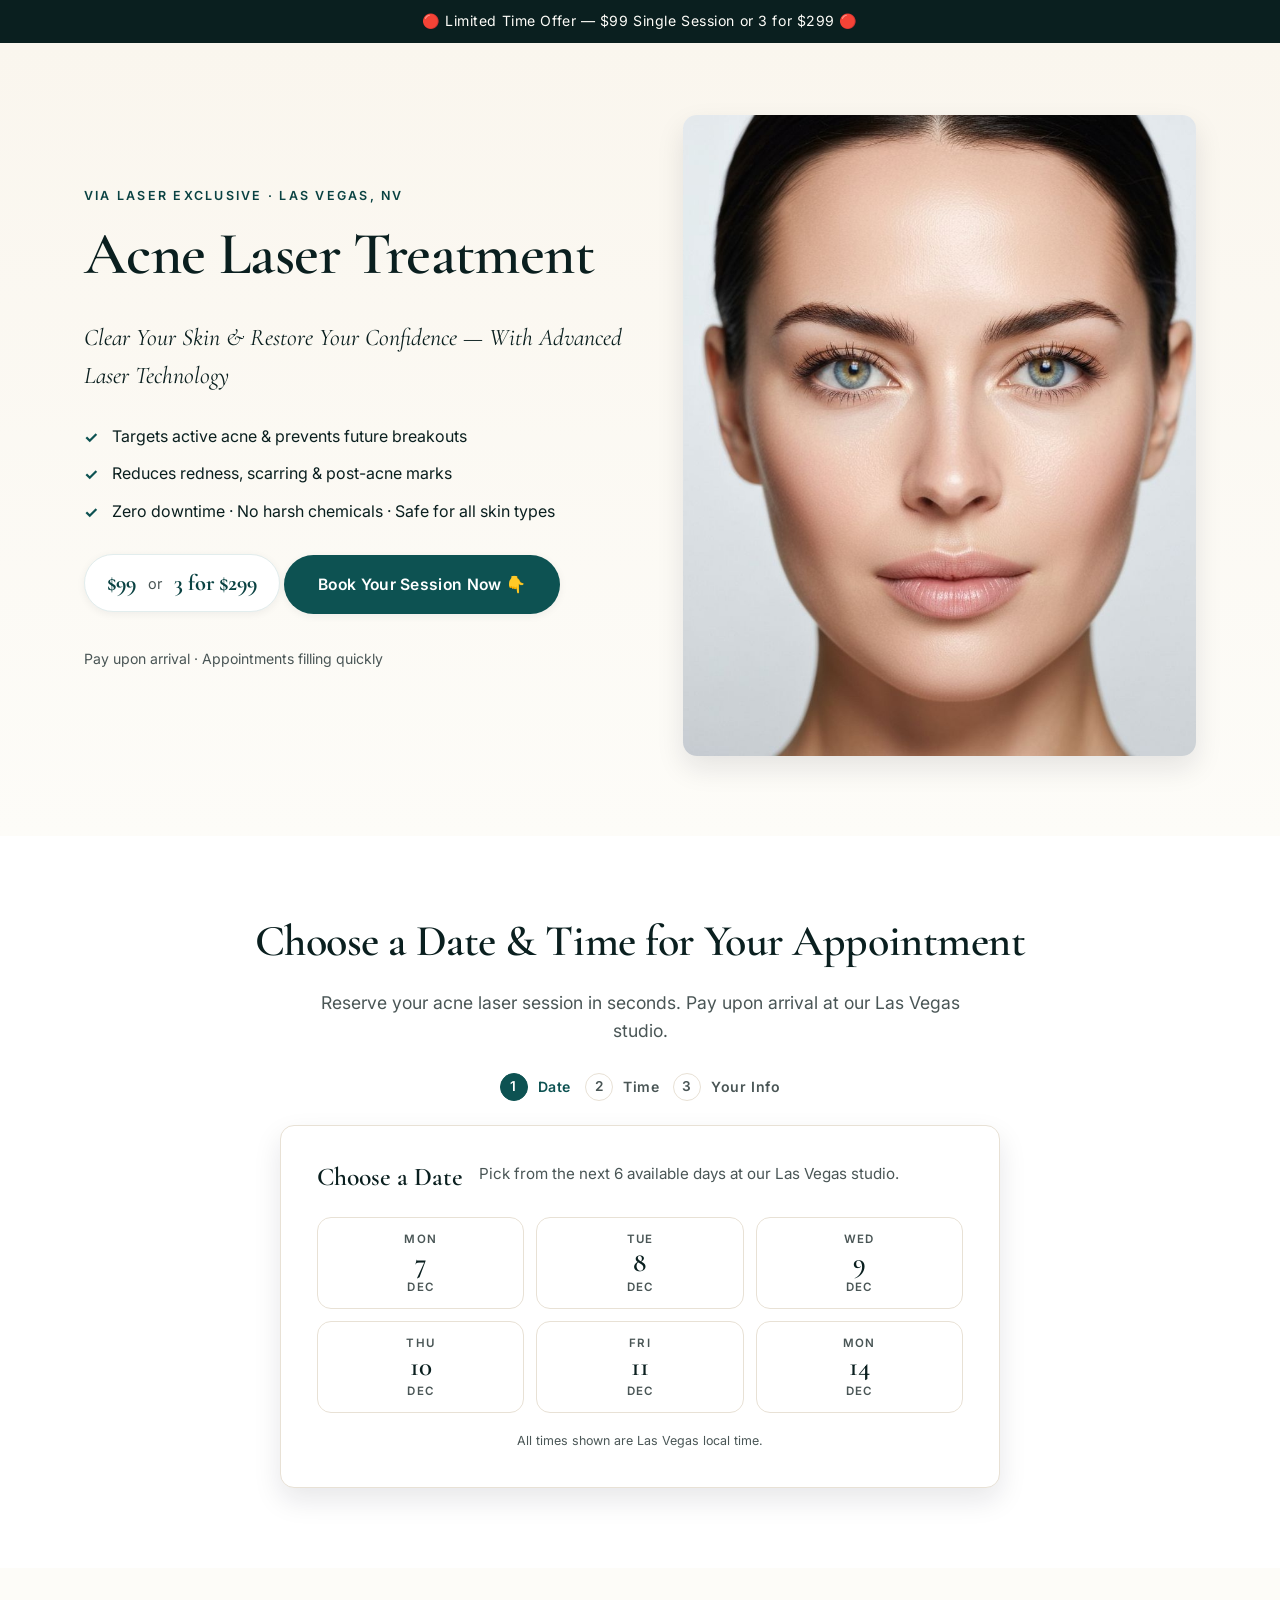
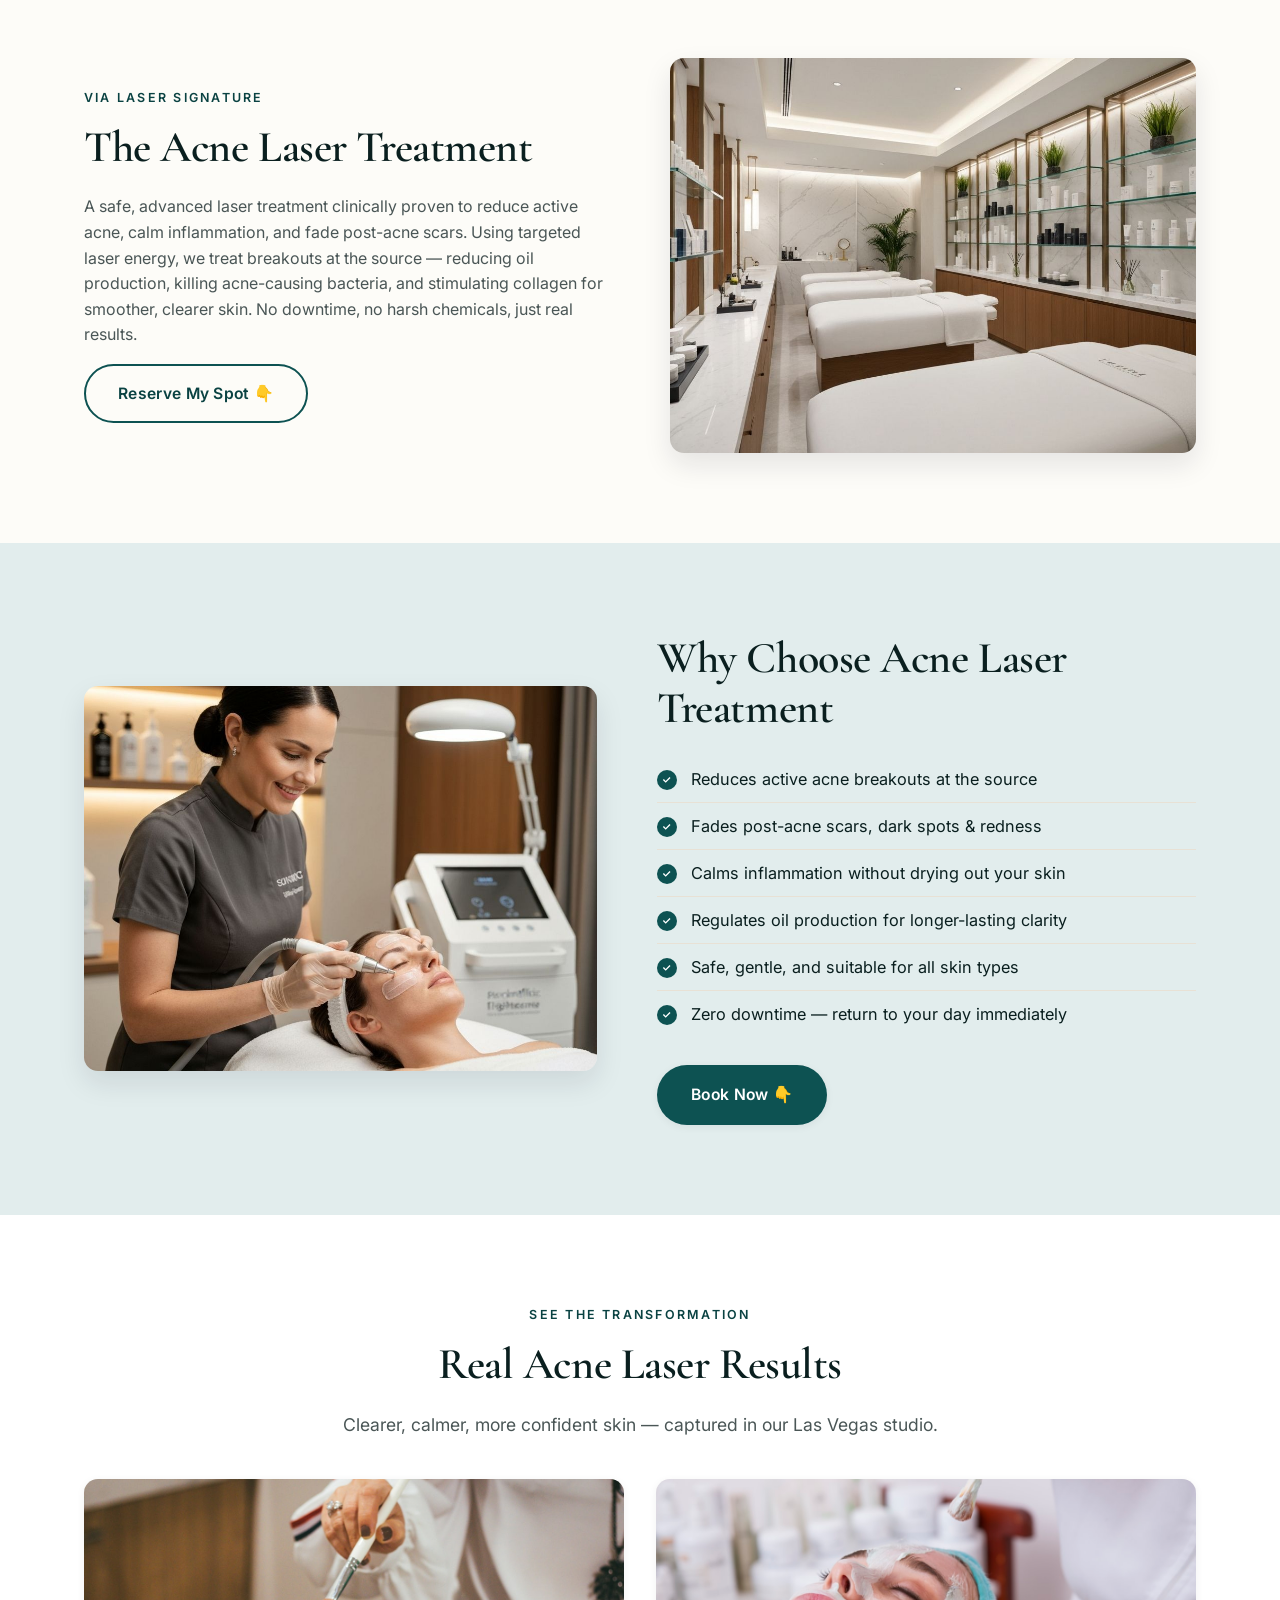
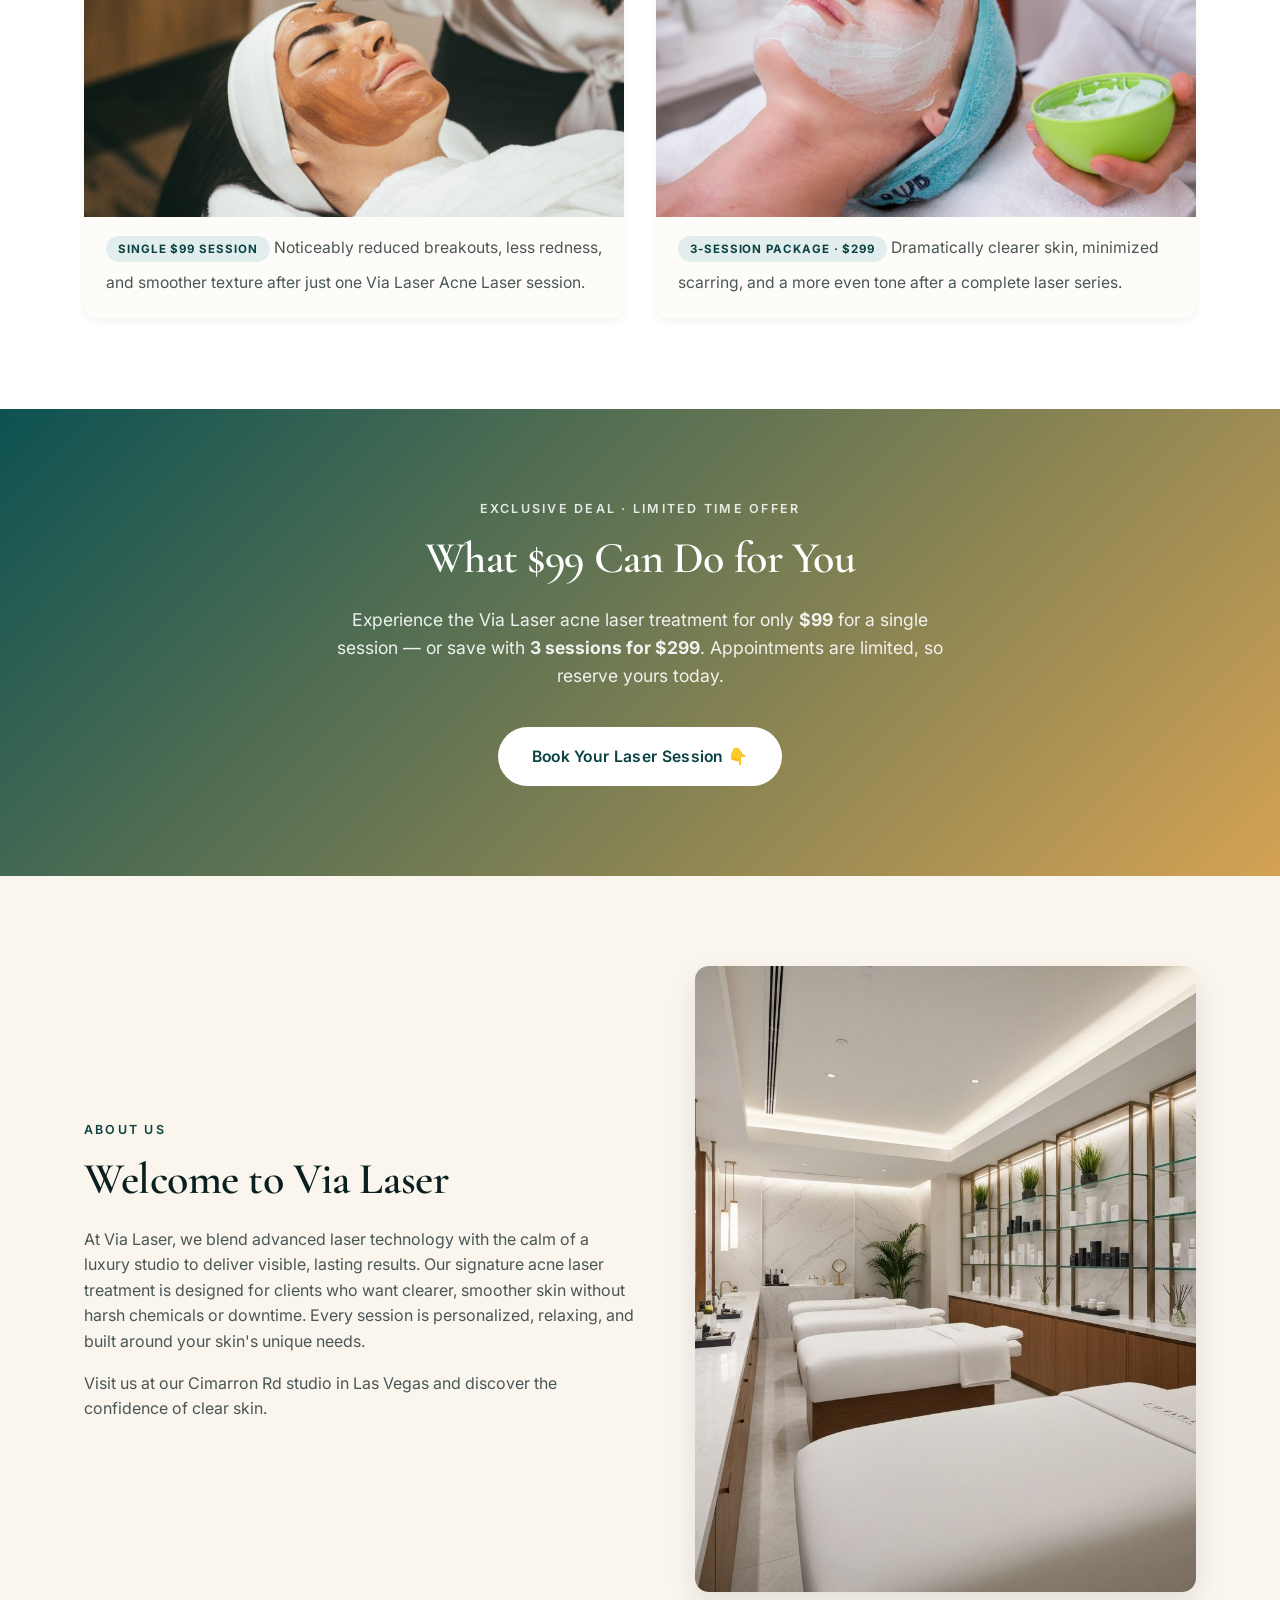
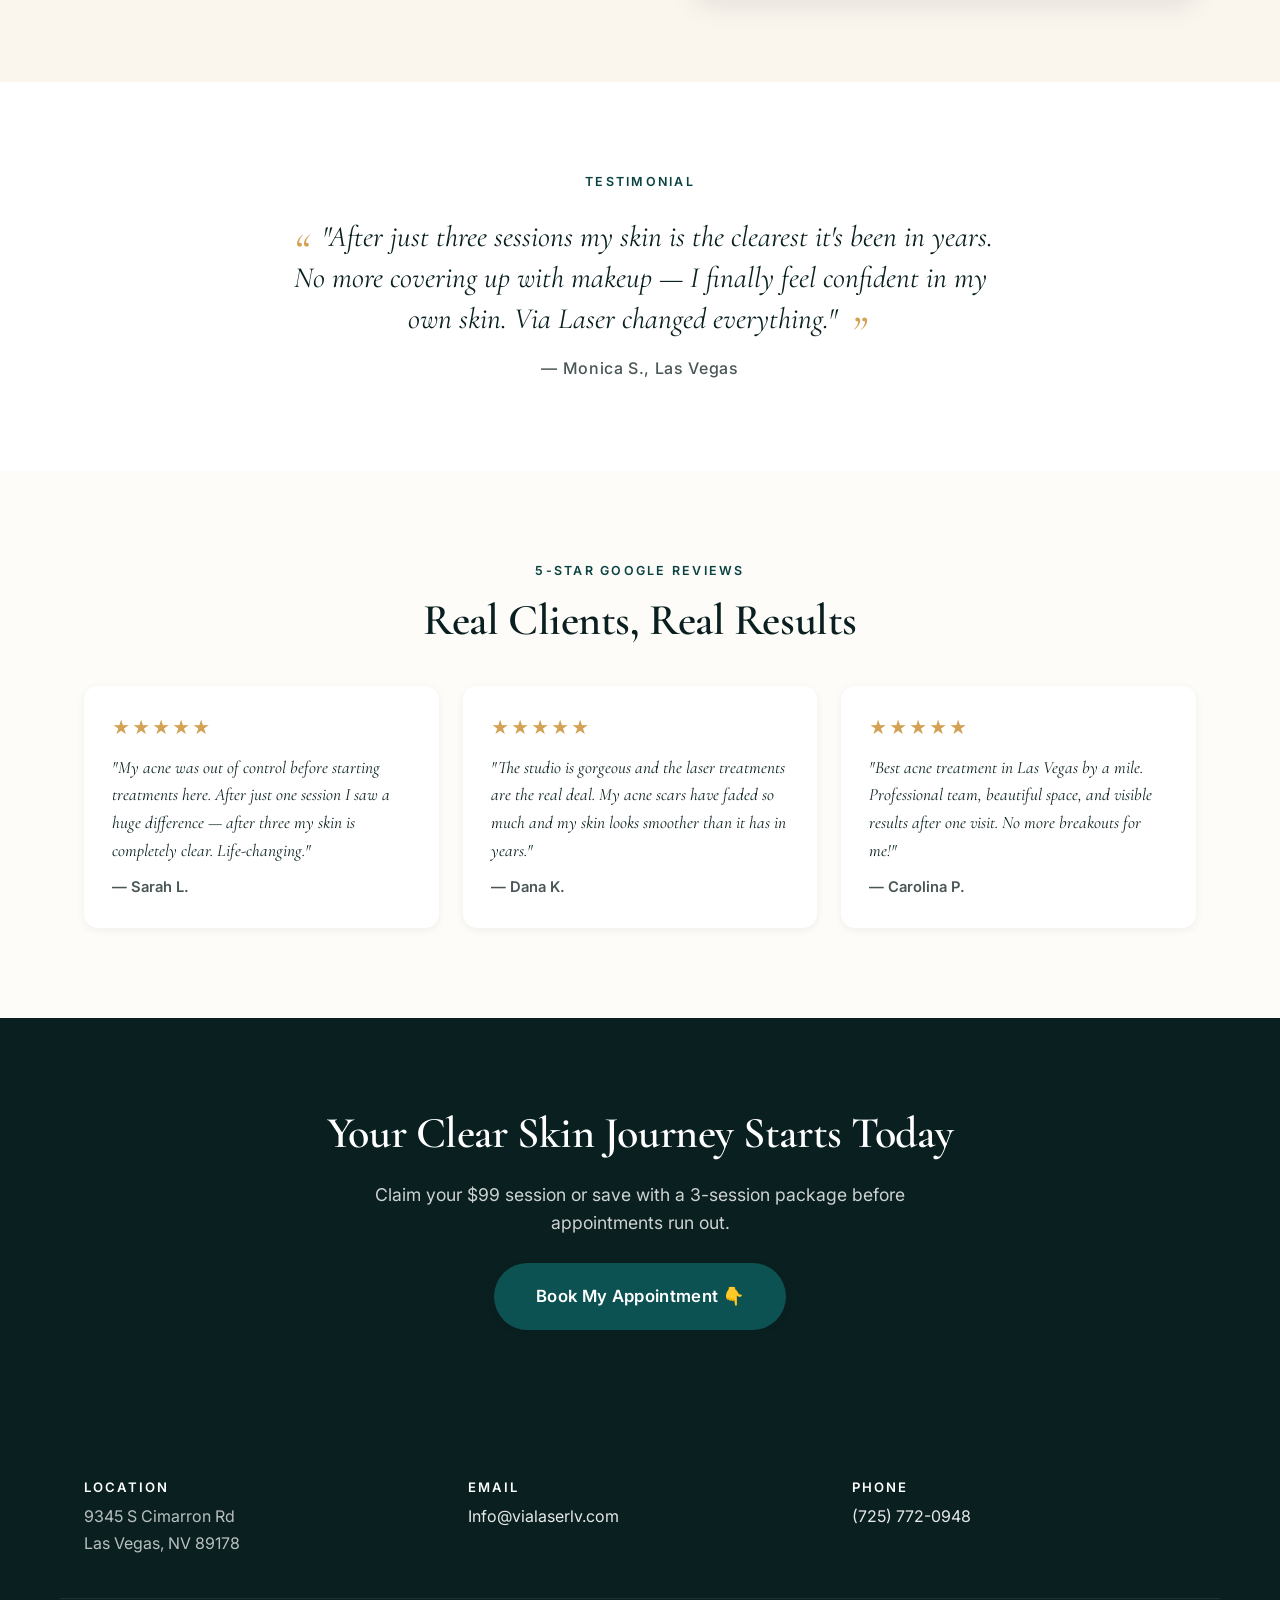
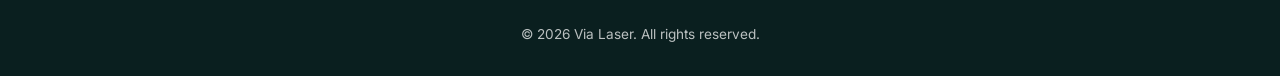
==== index.html @ 224ffccf "Turn off GHL auto-confirm — appointments land as 'pending' instead of 'confirmed'" ====
<!DOCTYPE html>
<html lang="en">
<head>
  <meta charset="UTF-8" />
  <meta name="viewport" content="width=device-width, initial-scale=1.0" />
  <title>Acne Laser Treatment in Las Vegas, NV | Via Laser</title>
  <meta name="description" content="Clear acne and smooth your skin with Via Laser's treatment. $99 single session or 3 sessions for $299. Las Vegas, NV." />
  <link rel="icon" href="images/favicon.svg" type="image/svg+xml" />
  <link rel="preconnect" href="https://fonts.googleapis.com" />
  <link rel="preconnect" href="https://fonts.gstatic.com" crossorigin />
  <link href="https://fonts.googleapis.com/css2?family=Cormorant+Garamond:wght@400;500;600;700&family=Inter:wght@300;400;500;600;700&display=swap" rel="stylesheet" />
  <link rel="stylesheet" href="style.css" />

  <!-- Meta (Facebook) Pixel -->
  <script>
    !function(f,b,e,v,n,t,s)
    {if(f.fbq)return;n=f.fbq=function(){n.callMethod?
    n.callMethod.apply(n,arguments):n.queue.push(arguments)};
    if(!f._fbq)f._fbq=n;n.push=n;n.loaded=!0;n.version='2.0';
    n.queue=[];t=b.createElement(e);t.async=!0;
    t.src=v;s=b.getElementsByTagName(e)[0];
    s.parentNode.insertBefore(t,s)}(window, document,'script',
    'https://connect.facebook.net/en_US/fbevents.js');
    fbq('init', '1178133073434960');
    fbq('track', 'PageView');
  </script>
  <noscript><img height="1" width="1" style="display:none" src="https://www.facebook.com/tr?id=1178133073434960&ev=PageView&noscript=1"/></noscript>

  <!-- GoHighLevel form embed script -->
  <script src="https://link.msgsndr.com/js/form_embed.js"></script>
</head>
<body>

  <!-- Top announcement bar -->
  <div class="top-bar">
    <span>🔴 Limited Time Offer — $99 Single Session or 3 for $299 🔴</span>
  </div>

  <!-- HERO -->
  <header class="hero">
    <div class="container hero-grid">
      <div class="hero-copy">
        <p class="eyebrow">Via Laser Exclusive · Las Vegas, NV</p>
        <h1>Acne Laser Treatment</h1>
        <p class="hero-sub">Clear Your Skin & Restore Your Confidence — With Advanced Laser Technology</p>
        <ul class="hero-bullets">
          <li>Targets active acne & prevents future breakouts</li>
          <li>Reduces redness, scarring & post-acne marks</li>
          <li>Zero downtime · No harsh chemicals · Safe for all skin types</li>
        </ul>
        <div class="price-pill">
          <span class="price-amount">$99</span>
          <span class="price-divider">or</span>
          <span class="price-amount">3 for $299</span>
        </div>
        <a href="#book" class="btn btn-primary">Book Your Session Now 👇</a>
        <p class="hero-foot">Pay upon arrival · Appointments filling quickly</p>
      </div>
      <div class="hero-image">
        <img src="images/promo-hero.jpg" alt="Acne laser treatment at Via Laser" />
      </div>
    </div>
  </header>

  <!-- BOOKING ANCHOR -->
  <section id="book" class="booking">
    <div class="container">
      <h2 class="center">Choose a Date & Time for Your Appointment</h2>
      <p class="section-lead center">Reserve your acne laser session in seconds. Pay upon arrival at our Las Vegas studio.</p>

      <!-- Step indicator -->
      <ol class="step-indicator" aria-label="Booking steps">
        <li class="step active" data-step="1"><span>1</span> Date</li>
        <li class="step" data-step="2"><span>2</span> Time</li>
        <li class="step" data-step="3"><span>3</span> Your Info</li>
      </ol>

      <div class="booking-card">

        <!-- STEP 1: Date -->
        <div class="step-panel active" data-panel="1">
          <div class="panel-head">
            <h3 class="panel-title">Choose a Date</h3>
            <p class="panel-sub">Pick from the next 6 available days at our Las Vegas studio.</p>
          </div>
          <div class="day-row" id="dayRow" role="grid"></div>
          <p class="cal-hint">All times shown are Las Vegas local time.</p>
        </div>

        <!-- STEP 2: Time -->
        <div class="step-panel" data-panel="2">
          <div class="panel-head">
            <button type="button" class="back-btn" data-back="1">‹ Back</button>
            <div>
              <h3 class="panel-title">Choose a Time</h3>
              <p class="panel-sub" id="selectedDateLabel">Pick a date first</p>
            </div>
          </div>
          <div class="time-slots" id="timeSlots">
            <div class="slot-grid"></div>
          </div>
        </div>

        <!-- STEP 3: Form -->
        <div class="step-panel" data-panel="3">
          <div class="panel-head">
            <button type="button" class="back-btn" data-back="2">‹ Back</button>
            <div>
              <h3 class="panel-title">Your Details</h3>
              <p class="panel-sub">We'll send a confirmation by text and email.</p>
            </div>
          </div>

          <form class="contact-form" id="contactForm">
            <div class="summary">
              <p class="summary-line"><strong>Appointment:</strong> <span id="summaryDateTime"></span></p>
              <p class="summary-line"><strong>Service:</strong> Acne Laser Treatment</p>
            </div>

            <label>
              Full Name
              <input type="text" name="name" id="fName" required placeholder="Jane Doe" autocomplete="name" />
            </label>
            <label>
              Phone
<input type="tel" name="phone" id="fPhone" required placeholder="(725) 772-0948" autocomplete="tel" />
            </label>
            <label>
              Email
              <input type="email" name="email" id="fEmail" required placeholder="you@email.com" autocomplete="email" />
            </label>

            <button type="submit" class="btn btn-primary btn-lg" id="confirmBtn">Confirm My Appointment</button>
            <p class="form-foot">Pay upon arrival · You'll receive a confirmation by text & email</p>
          </form>

          <div class="booking-error" id="bookingError" hidden>
            <p>We couldn't complete your booking just now. Please call <a href="tel:+17257720948">(725) 772-0948</a> or try again.</p>
            <p class="err-detail" style="font-size:0.78rem; opacity:0.7; margin-top:6px;"></p>
          </div>
        </div>

        <!-- STEP 4: Success -->
        <div class="step-panel" data-panel="4">
          <div class="booking-success">
            <div class="success-icon">✓</div>
            <h3>Appointment Confirmed!</h3>
            <p id="successText">Thank you. We'll see you soon at our Las Vegas studio.</p>
          </div>
        </div>

      </div>
    </div>
  </section>

  <!-- SERVICE INTRO -->
  <section class="service">
    <div class="container service-grid">
      <div>
        <p class="eyebrow">Via Laser Signature</p>
        <h2>The Acne Laser Treatment</h2>
        <p>A safe, advanced laser treatment clinically proven to reduce active acne, calm inflammation, and fade post-acne scars. Using targeted laser energy, we treat breakouts at the source — reducing oil production, killing acne-causing bacteria, and stimulating collagen for smoother, clearer skin. No downtime, no harsh chemicals, just real results.</p>
        <a href="#book" class="btn btn-outline">Reserve My Spot 👇</a>
      </div>
      <div class="service-image">
        <img src="images/spa-interior.jpg" alt="Via Laser treatment room in Las Vegas, Nevada" />
      </div>
    </div>
  </section>

  <!-- BENEFITS -->
  <section class="benefits">
    <div class="container benefits-grid">
      <div class="benefits-image">
        <img src="images/benefits-treatment.jpg" alt="Acne laser treatment in progress" />
      </div>
      <div>
        <h2>Why Choose Acne Laser Treatment</h2>
        <ul class="check-list">
          <li>Reduces active acne breakouts at the source</li>
          <li>Fades post-acne scars, dark spots & redness</li>
          <li>Calms inflammation without drying out your skin</li>
          <li>Regulates oil production for longer-lasting clarity</li>
          <li>Safe, gentle, and suitable for all skin types</li>
          <li>Zero downtime — return to your day immediately</li>
        </ul>
        <a href="#book" class="btn btn-primary">Book Now 👇</a>
      </div>
    </div>
  </section>

  <!-- RESULTS -->
  <section class="results">
    <div class="container">
      <p class="eyebrow center">See the Transformation</p>
      <h2 class="center">Real Acne Laser Results</h2>
      <p class="section-lead center">Clearer, calmer, more confident skin — captured in our Las Vegas studio.</p>
      <div class="results-grid">
        <figure class="result-card">
          <img src="images/transformation-1.jpg" alt="Clear, smooth skin after acne laser treatment" />
          <figcaption>
            <span class="result-tag">Single $99 Session</span>
            Noticeably reduced breakouts, less redness, and smoother texture after just one Via Laser Acne Laser session.
          </figcaption>
        </figure>
        <figure class="result-card">
          <img src="images/transformation-2.jpg" alt="Clear complexion after a full acne laser series" />
          <figcaption>
            <span class="result-tag">3-Session Package · $299</span>
            Dramatically clearer skin, minimized scarring, and a more even tone after a complete laser series.
          </figcaption>
        </figure>
      </div>
    </div>
  </section>

  <!-- PRICING CTA -->
  <section class="price-cta">
    <div class="container center">
      <p class="eyebrow light">Exclusive Deal · Limited Time Offer</p>
      <h2>What $99 Can Do for You</h2>
      <p class="section-lead light">Experience the Via Laser acne laser treatment for only <strong>$99</strong> for a single session — or save with <strong>3 sessions for $299</strong>. Appointments are limited, so reserve yours today.</p>
      <a href="#book" class="btn btn-light">Book Your Laser Session 👇</a>
    </div>
  </section>

  <!-- ABOUT -->
  <section class="about">
    <div class="container about-grid">
      <div>
        <p class="eyebrow">About Us</p>
        <h2>Welcome to Via Laser</h2>
        <p>At Via Laser, we blend advanced laser technology with the calm of a luxury studio to deliver visible, lasting results. Our signature acne laser treatment is designed for clients who want clearer, smoother skin without harsh chemicals or downtime. Every session is personalized, relaxing, and built around your skin's unique needs.</p>
        <p>Visit us at our Cimarron Rd studio in Las Vegas and discover the confidence of clear skin.</p>
      </div>
      <div class="about-image">
        <img src="images/spa-interior.jpg" alt="Via Laser treatment studio in Las Vegas" />
      </div>
    </div>
  </section>

  <!-- TESTIMONIAL -->
  <section class="testimonial">
    <div class="container center">
      <p class="eyebrow">Testimonial</p>
      <blockquote>
        "After just three sessions my skin is the clearest it's been in years. No more covering up with makeup — I finally feel confident in my own skin. Via Laser changed everything."
      </blockquote>
      <cite>— Monica S., Las Vegas</cite>
    </div>
  </section>

  <!-- REVIEWS -->
  <section class="reviews">
    <div class="container">
      <p class="eyebrow center">5-Star Google Reviews</p>
      <h2 class="center">Real Clients, Real Results</h2>
      <div class="reviews-grid">
        <article class="review-card">
          <div class="stars">★★★★★</div>
          <p>"My acne was out of control before starting treatments here. After just one session I saw a huge difference — after three my skin is completely clear. Life-changing."</p>
          <span class="reviewer">— Sarah L.</span>
        </article>
        <article class="review-card">
          <div class="stars">★★★★★</div>
          <p>"The studio is gorgeous and the laser treatments are the real deal. My acne scars have faded so much and my skin looks smoother than it has in years."</p>
          <span class="reviewer">— Dana K.</span>
        </article>
        <article class="review-card">
          <div class="stars">★★★★★</div>
          <p>"Best acne treatment in Las Vegas by a mile. Professional team, beautiful space, and visible results after one visit. No more breakouts for me!"</p>
          <span class="reviewer">— Carolina P.</span>
        </article>
      </div>
    </div>
  </section>

  <!-- FINAL CTA -->
  <section class="final-cta">
    <div class="container center">
      <h2>Your Clear Skin Journey Starts Today</h2>
      <p class="section-lead">Claim your $99 session or save with a 3-session package before appointments run out.</p>
      <a href="#book" class="btn btn-primary btn-lg">Book My Appointment 👇</a>
    </div>
  </section>

  <!-- FOOTER -->
  <footer class="footer">
    <div class="container footer-grid">
      <div>
        <h3>Location</h3>
        <p>9345 S Cimarron Rd<br />Las Vegas, NV 89178</p>
      </div>
      <div>
        <h3>Email</h3>
        <p><a href="mailto:Info@vialaserlv.com">Info@vialaserlv.com</a></p>
      </div>
      <div>
        <h3>Phone</h3>
        <p><a href="tel:+17257720948">(725) 772-0948</a></p>
      </div>
    </div>
    <div class="container copyright">
      <p>&copy; <span id="year"></span> Via Laser. All rights reserved.</p>
    </div>
  </footer>

  <script>
    document.getElementById('year').textContent = new Date().getFullYear();

    // Track Lead when any "Book" CTA is clicked (top-of-funnel signal)
    document.querySelectorAll('a[href="#book"]').forEach(function (a) {
      a.addEventListener('click', function () { if (window.fbq) fbq('track', 'InitiateCheckout'); });
    });
  </script>

  <!--
    SECURITY NOTE: API key below is exposed to anyone viewing source.
    For production, proxy these calls through a server (Cloudflare Worker / Vercel function)
    so the PIT stays private. Anyone with this token can act on your GHL location.
  -->
  <script>
    const GHL = {
      locationId: 'Vyf83R6wePOPyk0gF6Hq',
      calendarId: 'DxykVN6WeeXjpb3pZG8C',
      userId:     '2tQreqXcDpaAiSBqlK7T',
      apiKey:     'pit-4c4be7ba-5e34-4213-9dcb-135d6df302c4',
      apiBase:    'https://services.leadconnectorhq.com',
      version:    '2021-07-28',
    };

    /* ---------------- Calendar ---------------- */
    const WEEKDAYS_SHORT = ['Sun','Mon','Tue','Wed','Thu','Fri','Sat'];
    const MONTHS_SHORT = ['Jan','Feb','Mar','Apr','May','Jun','Jul','Aug','Sep','Oct','Nov','Dec'];
    const SLOT_DURATION_MIN = 60;          // 1-hour appointments
    const CLOSED_WEEKDAYS = [0, 6];        // 0 = Sunday, 6 = Saturday — closed weekends
    const TIMEZONE = 'America/Los_Angeles';   // Las Vegas, NV
    const SLOT_GROUPS = [
      { label: 'Morning',   hours: [9, 10, 11] },
      { label: 'Afternoon', hours: [12, 13, 14, 15, 16, 17] },
    ];
    const DAYS_TO_SHOW = 6;    // 2 rows × 3 per row

    let windowStart = null;                // first available date in current view
    let selectedDate = null;               // Date object
    let selectedTime = null;               // string e.g. "10:00 AM"

    const today = new Date();
    today.setHours(0,0,0,0);

    const dayRow      = document.getElementById('dayRow');
    const dateLabel   = document.getElementById('selectedDateLabel');
    const slotsPanel  = document.getElementById('timeSlots');
    const slotGrid    = slotsPanel ? slotsPanel.querySelector('.slot-grid') : null;
    const contactForm = document.getElementById('contactForm');
    const summaryDT   = document.getElementById('summaryDateTime');
    const errorBox    = document.getElementById('bookingError');
    const successText = document.getElementById('successText');
    const confirmBtn  = document.getElementById('confirmBtn');
    const panels      = document.querySelectorAll('.step-panel');

    function showPanel(n) {
      panels.forEach(p => p.classList.toggle('active', parseInt(p.dataset.panel,10) === n));
      setStep(n);
      const card = document.querySelector('.booking-card');
      if (card) card.scrollIntoView({ behavior: 'smooth', block: 'nearest' });
    }
    document.querySelectorAll('.back-btn').forEach(b => {
      b.addEventListener('click', () => showPanel(parseInt(b.dataset.back, 10)));
    });

    function nextOpenDate(from) {
      const d = new Date(from);
      while (CLOSED_WEEKDAYS.includes(d.getDay())) d.setDate(d.getDate() + 1);
      return d;
    }

    function buildDayWindow(start) {
      const days = [];
      const d = new Date(start);
      while (days.length < DAYS_TO_SHOW) {
        if (!CLOSED_WEEKDAYS.includes(d.getDay())) days.push(new Date(d));
        d.setDate(d.getDate() + 1);
      }
      return days;
    }

    windowStart = nextOpenDate(today);

    function renderCalendar() {
      const days = buildDayWindow(windowStart);
      dayRow.innerHTML = '';
      days.forEach(dateObj => {
        const cell = document.createElement('button');
        cell.type = 'button';
        cell.className = 'day-pill';
        const isToday = dateObj.getTime() === today.getTime();
        const isSelected = selectedDate && dateObj.getTime() === selectedDate.getTime();
        if (isToday) cell.classList.add('today');
        if (isSelected) cell.classList.add('selected');
        cell.innerHTML = `
          <span class="dp-dow">${WEEKDAYS_SHORT[dateObj.getDay()]}</span>
          <span class="dp-num">${dateObj.getDate()}</span>
          <span class="dp-mon">${MONTHS_SHORT[dateObj.getMonth()]}</span>
        `;
        cell.addEventListener('click', () => selectDate(dateObj));
        dayRow.appendChild(cell);
      });

    }

    function fmtSlotTime(iso) {
      return new Date(iso).toLocaleTimeString('en-US', {
        hour: 'numeric', minute: '2-digit', hour12: true, timeZone: TIMEZONE
      });
    }

    // Build an ISO string for `hour:00` on the selected date in the given timezone.
    function isoInTz(date, hour, tz) {
      const guess = new Date(Date.UTC(
        date.getFullYear(), date.getMonth(), date.getDate(), hour, 0, 0
      ));
      const dtf = new Intl.DateTimeFormat('en-US', {
        timeZone: tz, hour12: false,
        year: 'numeric', month: '2-digit', day: '2-digit',
        hour: '2-digit', minute: '2-digit', second: '2-digit'
      });
      const parts = dtf.formatToParts(guess).reduce((a, p) => {
        if (p.type !== 'literal') a[p.type] = p.value; return a;
      }, {});
      // Some locales return hour=24 for midnight; normalize.
      let h = parseInt(parts.hour, 10);
      if (h === 24) h = 0;
      const asUTC = Date.UTC(parts.year, parts.month - 1, parts.day, h, parts.minute, parts.second);
      const offsetMs = asUTC - guess.getTime();
      return new Date(guess.getTime() - offsetMs).toISOString();
    }

    function renderTimeSlots() {
      if (!selectedDate || !slotGrid) return;

      const isToday = selectedDate.getTime() === today.getTime();
      const cutoff  = Date.now() + 60 * 60 * 1000;  // 1h lead time

      slotGrid.innerHTML = '';
      let visible = 0;

      SLOT_GROUPS.forEach(group => {
        const items = group.hours
          .map(h => ({ hour: h, iso: isoInTz(selectedDate, h, TIMEZONE) }))
          .filter(it => !isToday || new Date(it.iso).getTime() > cutoff);
        if (!items.length) return;

        const heading = document.createElement('p');
        heading.className = 'slot-group-label';
        heading.textContent = group.label;
        slotGrid.appendChild(heading);

        const row = document.createElement('div');
        row.className = 'slot-row';
        items.forEach(it => {
          const btn = document.createElement('button');
          btn.type = 'button';
          btn.className = 'slot';
          btn.dataset.iso = it.iso;
          btn.textContent = fmtSlotTime(it.iso);
          btn.addEventListener('click', () => selectTime(it.iso, btn));
          row.appendChild(btn);
          visible++;
        });
        slotGrid.appendChild(row);
      });

      if (visible === 0) {
        slotGrid.innerHTML = '<p class="no-slots">No more openings today — please choose another day.</p>';
      }
    }

    function selectDate(d) {
      selectedDate = d;
      selectedTime = null;
      renderCalendar();

      const opts = { weekday: 'long', month: 'long', day: 'numeric', year: 'numeric' };
      dateLabel.textContent = d.toLocaleDateString(undefined, opts);

      errorBox.hidden = true;
      renderTimeSlots();
      showPanel(2);
    }

    function selectTime(slotIso, btn) {
      selectedTime = slotIso;
      document.querySelectorAll('.slot').forEach(b => b.classList.remove('selected'));
      btn.classList.add('selected');

      const opts = { weekday: 'long', month: 'long', day: 'numeric' };
      summaryDT.textContent = `${selectedDate.toLocaleDateString(undefined, opts)} at ${fmtSlotTime(slotIso)}`;

      showPanel(3);
    }

    function setStep(n) {
      document.querySelectorAll('.step').forEach(s => {
        const sn = parseInt(s.dataset.step, 10);
        s.classList.toggle('active', sn === n);
        s.classList.toggle('done', sn < n);
      });
    }

    renderCalendar();

    // Auto-refresh time slots every minute so today's list stays current
    setInterval(() => {
      if (selectedDate && selectedDate.getTime() === today.getTime() && !selectedTime) {
        renderTimeSlots();
      }
    }, 60 * 1000);

    /* ---------------- GHL submission ---------------- */
    async function ghlFetch(path, body) {
      const res = await fetch(GHL.apiBase + path, {
        method: 'POST',
        headers: {
          'Authorization': 'Bearer ' + GHL.apiKey,
          'Version': GHL.version,
          'Content-Type': 'application/json',
          'Accept': 'application/json',
        },
        body: JSON.stringify(body),
      });
      const data = await res.json().catch(() => ({}));
      if (!res.ok) throw new Error(data.message || ('HTTP ' + res.status));
      return data;
    }

    contactForm.addEventListener('submit', async (e) => {
      e.preventDefault();
      if (!selectedDate || !selectedTime) return;

      confirmBtn.disabled = true;
      confirmBtn.textContent = 'Booking…';
      errorBox.hidden = true;

      const fullName = document.getElementById('fName').value.trim();
      const [firstName, ...rest] = fullName.split(' ');
      const lastName = rest.join(' ') || '-';
      const email    = document.getElementById('fEmail').value.trim();
      const phone    = document.getElementById('fPhone').value.trim();

      // selectedTime now holds the exact ISO slot returned by GHL's /free-slots
      const startISO = selectedTime;
      const endISO   = new Date(new Date(startISO).getTime() + SLOT_DURATION_MIN * 60000).toISOString();

      try {
        // 1) Upsert contact
        const contactRes = await ghlFetch('/contacts/upsert', {
          locationId: GHL.locationId,
          firstName, lastName, email, phone,
          source: 'Acne Laser Treatment LP',
          tags: ['Acne Laser'],
        });
        const contactId = contactRes.contact?.id || contactRes.id;

        // 2) Book appointment on calendar
        await ghlFetch('/calendars/events/appointments', {
          calendarId: GHL.calendarId,
          locationId: GHL.locationId,
          contactId,
          assignedUserId: GHL.userId,
          startTime: startISO,
          endTime:   endISO,
          title:     `${fullName} — Acne Laser Treatment`,
          appointmentStatus: 'pending',
        });

        if (window.fbq) fbq('track', 'Lead');
        successText.textContent =
          `You're booked for ${summaryDT.textContent}. A confirmation has been sent to ${email}.`;
        showPanel(4);
      } catch (err) {
        console.error('GHL booking error:', err);
        const detail = errorBox.querySelector('.err-detail');
        if (detail) detail.textContent = (err && err.message) ? err.message : '';
        errorBox.hidden = false;
        confirmBtn.disabled = false;
        confirmBtn.textContent = 'Confirm My Appointment';
      }
    });
  </script>
</body>
</html>
---- style.css ----
/* ============================================
   Anavaya — Non-Surgical Face & Neck Lift
   ============================================ */

:root {
  --teal: #0d5252;          /* deep teal primary */
  --teal-dark: #0a4242;     /* darker teal */
  --teal-light: #e2eded;    /* soft teal tint */
  --cream: #fdfcf8;         /* warm ivory */
  --sand: #faf6ee;          /* cream alt */
  --ink: #0a1f1f;           /* near-black teal */
  --ink-soft: #4a5656;      /* slate body */
  --gold: #d4a254;          /* champagne gold accent */
  --gold-dark: #a87a30;     /* darker gold */
  --border: #e8e1d5;        /* warm border */
  --white: #ffffff;
  --shadow-sm: 0 2px 8px rgba(15, 23, 42, 0.06);
  --shadow-md: 0 12px 28px rgba(15, 23, 42, 0.10);
  --radius: 14px;
  --serif: 'Cormorant Garamond', Georgia, serif;
  --sans: 'Inter', -apple-system, 'Segoe UI', sans-serif;
}

* { box-sizing: border-box; }

html { scroll-behavior: smooth; }

body {
  margin: 0;
  font-family: var(--sans);
  color: var(--ink);
  background: var(--cream);
  line-height: 1.6;
  font-size: 16px;
  -webkit-font-smoothing: antialiased;
}

img { max-width: 100%; height: auto; display: block; }

h1, h2, h3 {
  font-family: var(--serif);
  font-weight: 600;
  color: var(--ink);
  line-height: 1.15;
  margin: 0 0 0.5em;
  letter-spacing: -0.01em;
}

h1 { font-size: clamp(2.25rem, 5vw, 3.75rem); }
h2 { font-size: clamp(1.75rem, 3.5vw, 2.75rem); }
h3 { font-size: 1.15rem; font-family: var(--sans); font-weight: 600; text-transform: uppercase; letter-spacing: 0.08em; }

p { margin: 0 0 1em; color: var(--ink-soft); }

a { color: var(--teal-dark); text-decoration: none; }
a:hover { color: var(--teal); }

.container {
  max-width: 1160px;
  margin: 0 auto;
  padding: 0 24px;
}

.center { text-align: center; }

.eyebrow {
  font-family: var(--sans);
  text-transform: uppercase;
  letter-spacing: 0.18em;
  font-size: 0.78rem;
  font-weight: 600;
  color: var(--teal-dark);
  margin-bottom: 14px;
}
.eyebrow.center { display: block; }
.eyebrow.light { color: rgba(255,255,255,0.85); }

.section-lead {
  font-size: 1.1rem;
  max-width: 640px;
  margin: 0 auto 1.5em;
}
.section-lead.light { color: rgba(255,255,255,0.9); }

/* ---------- Buttons ---------- */
.btn {
  display: inline-block;
  padding: 15px 32px;
  border-radius: 999px;
  font-weight: 600;
  font-size: 0.98rem;
  letter-spacing: 0.02em;
  border: 2px solid transparent;
  cursor: pointer;
  transition: transform 0.15s ease, box-shadow 0.2s ease, background 0.2s ease;
  text-align: center;
}
.btn-lg { padding: 18px 40px; font-size: 1.05rem; }

.btn-primary {
  background: var(--teal);
  color: #fff;
  box-shadow: var(--shadow-sm);
}
.btn-primary:hover {
  background: var(--teal-dark);
  color: #fff;
  transform: translateY(-2px);
  box-shadow: var(--shadow-md);
}

.btn-outline {
  background: transparent;
  color: var(--teal-dark);
  border-color: var(--teal);
}
.btn-outline:hover {
  background: var(--teal);
  color: #fff;
}

.btn-light {
  background: #fff;
  color: var(--teal-dark);
}
.btn-light:hover { background: var(--cream); color: var(--teal-dark); }

/* ---------- Top bar ---------- */
.top-bar {
  background: var(--ink);
  color: var(--cream);
  text-align: center;
  padding: 10px 16px;
  font-size: 0.88rem;
  letter-spacing: 0.04em;
}

/* ---------- Hero ---------- */
.hero {
  background: linear-gradient(180deg, var(--sand) 0%, var(--cream) 100%);
  padding: 72px 0 80px;
}
.hero-grid {
  display: grid;
  grid-template-columns: 1.05fr 1fr;
  gap: 60px;
  align-items: center;
}
.hero-copy h1 { margin-top: 8px; }
.hero-sub {
  font-family: var(--serif);
  font-size: clamp(1.2rem, 2vw, 1.5rem);
  color: var(--ink);
  font-style: italic;
  margin-bottom: 22px;
}
.hero-bullets {
  list-style: none;
  padding: 0;
  margin: 0 0 24px;
}
.hero-bullets li {
  padding: 6px 0 6px 28px;
  position: relative;
  color: var(--ink);
}
.hero-bullets li::before {
  content: "✓";
  position: absolute;
  left: 0;
  top: 7px;
  color: var(--teal);
  font-weight: 700;
}
.price-pill {
  display: inline-flex;
  align-items: center;
  gap: 12px;
  background: #fff;
  border: 1px solid var(--teal-light);
  border-radius: 999px;
  padding: 10px 22px;
  margin-bottom: 22px;
  box-shadow: var(--shadow-sm);
}
.price-amount {
  font-family: var(--serif);
  font-size: 1.4rem;
  font-weight: 700;
  color: var(--teal-dark);
}
.price-divider { color: var(--ink-soft); font-size: 0.9rem; }

.hero-foot { font-size: 0.88rem; margin-top: 14px; }

.hero-image img {
  border-radius: var(--radius);
  box-shadow: var(--shadow-md);
  aspect-ratio: 4/5;
  object-fit: cover;
}

/* ---------- Booking form ---------- */
.booking {
  padding: 80px 0;
  background: #fff;
}
.booking h2 { text-align: center; }
.booking .section-lead { text-align: center; }

.booking-form {
  max-width: 720px;
  margin: 32px auto 0;
  background: var(--cream);
  padding: 36px;
  border-radius: var(--radius);
  box-shadow: var(--shadow-sm);
}
/* ---------- Step indicator ---------- */
.step-indicator {
  display: flex;
  justify-content: center;
  gap: 14px;
  list-style: none;
  padding: 0;
  margin: 28px auto 24px;
  flex-wrap: wrap;
}
.step {
  display: flex;
  align-items: center;
  gap: 10px;
  font-size: 0.88rem;
  font-weight: 600;
  color: var(--ink-soft);
  letter-spacing: 0.04em;
}
.step span {
  width: 28px; height: 28px;
  border-radius: 50%;
  display: inline-flex;
  align-items: center;
  justify-content: center;
  background: #fff;
  border: 1.5px solid var(--border);
  color: var(--ink-soft);
  font-size: 0.85rem;
}
.step.active { color: var(--teal); }
.step.active span { background: var(--teal); color: #fff; border-color: var(--teal); }
.step.done span { background: var(--gold); color: #fff; border-color: var(--gold); }
.step.done span::after { content: ""; }

/* ---------- Booking card (wizard) ---------- */
.booking-card {
  max-width: 720px;
  margin: 0 auto;
  background: #fff;
  border: 1px solid var(--border);
  border-radius: var(--radius);
  box-shadow: var(--shadow-md);
  overflow: hidden;
}
.step-panel {
  display: none;
  padding: 36px;
}
.step-panel.active {
  display: block;
  animation: panel-fade 0.25s ease;
}
@keyframes panel-fade {
  from { opacity: 0; transform: translateY(6px); }
  to   { opacity: 1; transform: none; }
}
.panel-head {
  display: flex;
  align-items: flex-start;
  gap: 16px;
  margin-bottom: 22px;
}
.panel-title {
  font-family: var(--serif);
  font-size: 1.6rem;
  font-weight: 600;
  text-transform: none;
  letter-spacing: 0;
  color: var(--ink);
  margin: 0 0 4px;
}
.panel-sub {
  margin: 0;
  color: var(--ink-soft);
  font-size: 0.95rem;
}
.back-btn {
  background: transparent;
  border: 1px solid var(--border);
  color: var(--teal-dark);
  font-family: var(--sans);
  font-size: 0.85rem;
  font-weight: 600;
  padding: 6px 12px;
  border-radius: 999px;
  cursor: pointer;
  transition: all 0.15s ease;
  flex-shrink: 0;
}
.back-btn:hover {
  background: var(--teal);
  color: #fff;
  border-color: var(--teal);
}

/* ---------- Calendar ---------- */

.day-row {
  display: grid;
  grid-template-columns: repeat(3, 1fr);
  grid-auto-rows: 1fr;
  gap: 12px;
}
.day-pill {
  display: flex;
  flex-direction: column;
  align-items: center;
  justify-content: center;
  gap: 2px;
  padding: 14px 6px;
  background: #fff;
  border: 1.5px solid var(--border);
  border-radius: 14px;
  cursor: pointer;
  transition: all 0.15s ease;
  font-family: var(--sans);
  color: var(--ink);
  min-height: 92px;
}
.day-pill:hover {
  border-color: var(--teal);
  background: var(--teal-light);
  color: var(--teal-dark);
  transform: translateY(-2px);
  box-shadow: var(--shadow-sm);
}
.day-pill .dp-dow {
  font-size: 0.72rem;
  font-weight: 600;
  letter-spacing: 0.1em;
  text-transform: uppercase;
  color: var(--ink-soft);
}
.day-pill .dp-num {
  font-family: var(--serif);
  font-size: 1.7rem;
  font-weight: 600;
  line-height: 1.1;
}
.day-pill .dp-mon {
  font-size: 0.72rem;
  font-weight: 600;
  letter-spacing: 0.1em;
  text-transform: uppercase;
  color: var(--ink-soft);
}
.day-pill.today {
  box-shadow: inset 0 0 0 2px var(--gold);
}
.day-pill.selected,
.day-pill.selected:hover {
  background: var(--teal);
  border-color: var(--teal);
  color: #fff;
  box-shadow: 0 6px 18px rgba(13, 82, 82, 0.28);
  transform: translateY(-2px);
}
.day-pill.selected .dp-dow,
.day-pill.selected .dp-mon { color: rgba(255,255,255,0.85); }

.cal-hint {
  font-size: 0.78rem;
  color: var(--ink-soft);
  margin: 18px 0 0;
  text-align: center;
}

/* ---------- Slots ---------- */
.slot-grid {
  display: flex;
  flex-direction: column;
  gap: 14px;
  margin-bottom: 24px;
}
.slot-group-label {
  display: flex;
  align-items: center;
  gap: 10px;
  font-size: 0.78rem;
  font-weight: 700;
  letter-spacing: 0.12em;
  text-transform: uppercase;
  color: var(--teal-dark);
  margin: 4px 0 4px;
}
.slot-group-label::before,
.slot-group-label::after {
  content: "";
  flex: 1;
  height: 1px;
  background: var(--border);
}
.slot-row {
  display: grid;
  grid-template-columns: repeat(3, 1fr);
  gap: 10px;
}
.slot {
  padding: 12px 14px;
  border-radius: 999px;
  background: #fff;
  border: 1.5px solid var(--border);
  color: var(--ink);
  font-family: var(--sans);
  font-size: 0.95rem;
  font-weight: 600;
  cursor: pointer;
  transition: all 0.15s ease;
}
.slot:hover {
  border-color: var(--teal);
  color: var(--teal-dark);
  background: var(--teal-light);
}
.slot.selected {
  background: var(--teal);
  border-color: var(--teal);
  color: #fff;
  box-shadow: 0 4px 12px rgba(13, 82, 82, 0.25);
}

/* ---------- Contact form (inside booking card) ---------- */
.contact-form {
  display: flex;
  flex-direction: column;
  gap: 14px;
}
.contact-form label {
  display: flex;
  flex-direction: column;
  gap: 6px;
  font-size: 0.82rem;
  font-weight: 600;
  color: var(--ink);
}
.contact-form input,
.contact-form select,
.contact-form textarea {
  padding: 12px 14px;
  border-radius: 10px;
  border: 1px solid var(--border);
  background: #fff;
  font-family: var(--sans);
  font-size: 1rem;
  color: var(--ink);
}
.contact-form input:focus,
.contact-form select:focus,
.contact-form textarea:focus {
  outline: none;
  border-color: var(--teal);
  box-shadow: 0 0 0 3px var(--teal-light);
}
.summary {
  background: var(--sand);
  border-radius: 10px;
  padding: 14px 16px;
  margin-bottom: 4px;
  border-left: 3px solid var(--gold);
}
.summary-line {
  margin: 2px 0;
  font-size: 0.92rem;
  color: var(--ink);
}
.form-foot {
  font-size: 0.82rem;
  text-align: center;
  color: var(--ink-soft);
  margin-top: 6px;
}

.booking-success {
  text-align: center;
  padding: 30px 12px;
}
.success-icon {
  width: 64px; height: 64px;
  border-radius: 50%;
  background: var(--teal);
  color: #fff;
  font-size: 2rem;
  display: inline-flex;
  align-items: center;
  justify-content: center;
  margin-bottom: 16px;
}
.booking-success h3 {
  font-family: var(--serif);
  font-size: 1.6rem;
  text-transform: none;
  letter-spacing: 0;
  color: var(--ink);
  margin-bottom: 8px;
}
.booking-error {
  background: #fff3f0;
  border: 1px solid #f0c4b8;
  color: #8a3a22;
  padding: 14px 16px;
  border-radius: 10px;
  margin-top: 14px;
  font-size: 0.92rem;
}
.booking-error a { color: #8a3a22; text-decoration: underline; }

.no-slots {
  grid-column: 1 / -1;
  text-align: center;
  color: var(--ink-soft);
  font-size: 0.92rem;
  padding: 14px 0;
  margin: 0;
}

@media (max-width: 880px) {
  .step-panel { padding: 24px; }
  .slot-row { grid-template-columns: repeat(3, 1fr); }
  .step-indicator { gap: 8px; }
  .step { font-size: 0.78rem; }
  .day-pill { min-height: 84px; }
  .day-pill .dp-num { font-size: 1.5rem; }
}
@media (max-width: 480px) {
  .day-row { grid-template-columns: repeat(2, 1fr); gap: 8px; }
  .slot-row { grid-template-columns: repeat(2, 1fr); }
}
.field-row {
  display: grid;
  grid-template-columns: 1fr 1fr;
  gap: 16px;
  margin-bottom: 16px;
}
.booking-form label {
  display: flex;
  flex-direction: column;
  font-size: 0.85rem;
  font-weight: 600;
  color: var(--ink);
  gap: 6px;
}
.booking-form label.full { display: block; margin-bottom: 20px; }
.booking-form input,
.booking-form select,
.booking-form textarea {
  width: 100%;
  padding: 12px 14px;
  border: 1px solid var(--border);
  border-radius: 10px;
  font-family: var(--sans);
  font-size: 1rem;
  background: #fff;
  color: var(--ink);
}
.booking-form input:focus,
.booking-form select:focus,
.booking-form textarea:focus {
  outline: none;
  border-color: var(--teal);
  box-shadow: 0 0 0 3px var(--teal-light);
}
.booking-form button { width: 100%; }
.thanks {
  display: none;
  margin-top: 18px;
  padding: 14px;
  background: var(--teal-light);
  color: var(--teal-dark);
  border-radius: 10px;
  text-align: center;
  font-weight: 600;
}

/* ---------- Service ---------- */
.service { padding: 90px 0; }
.service-grid {
  display: grid;
  grid-template-columns: 1fr 1fr;
  gap: 60px;
  align-items: center;
}
.service-image img {
  border-radius: var(--radius);
  box-shadow: var(--shadow-md);
  aspect-ratio: 4/3;
  object-fit: cover;
}

/* ---------- Benefits ---------- */
.benefits {
  padding: 90px 0;
  background: var(--teal-light);
}
.benefits-grid {
  display: grid;
  grid-template-columns: 1fr 1.05fr;
  gap: 60px;
  align-items: center;
}
.benefits-image img {
  border-radius: var(--radius);
  box-shadow: var(--shadow-md);
  aspect-ratio: 4/3;
  object-fit: cover;
}
.check-list {
  list-style: none;
  padding: 0;
  margin: 0 0 28px;
}
.check-list li {
  padding: 10px 0 10px 34px;
  position: relative;
  font-size: 1.02rem;
  color: var(--ink);
  border-bottom: 1px solid var(--border);
}
.check-list li:last-child { border-bottom: 0; }
.check-list li::before {
  content: "";
  position: absolute;
  left: 0;
  top: 14px;
  width: 20px;
  height: 20px;
  border-radius: 50%;
  background: var(--teal) url("data:image/svg+xml,%3Csvg xmlns='http://www.w3.org/2000/svg' viewBox='0 0 16 16' fill='white'%3E%3Cpath d='M6.5 11.2L3.3 8l1.1-1.1 2.1 2.1 4.4-4.4 1.1 1.1z'/%3E%3C/svg%3E") center/14px no-repeat;
}

/* ---------- Results ---------- */
.results { padding: 90px 0; background: #fff; }
.results-grid {
  display: grid;
  grid-template-columns: 1fr 1fr;
  gap: 32px;
  margin-top: 40px;
}
.result-card {
  margin: 0;
  background: var(--cream);
  border-radius: var(--radius);
  overflow: hidden;
  box-shadow: var(--shadow-sm);
  transition: transform 0.2s ease, box-shadow 0.2s ease;
}
.result-card:hover { transform: translateY(-4px); box-shadow: var(--shadow-md); }
.result-card img {
  aspect-ratio: 16/10;
  object-fit: cover;
  width: 100%;
}
.result-card figcaption {
  padding: 18px 22px 24px;
  font-size: 0.98rem;
  color: var(--ink-soft);
}
.result-tag {
  display: inline-block;
  margin-bottom: 8px;
  padding: 4px 12px;
  border-radius: 999px;
  background: var(--teal-light);
  color: var(--teal-dark);
  font-size: 0.72rem;
  font-weight: 700;
  letter-spacing: 0.08em;
  text-transform: uppercase;
}

/* ---------- Price CTA ---------- */
.price-cta {
  padding: 90px 0;
  background: linear-gradient(135deg, var(--teal) 0%, var(--gold) 100%);
  color: #fff;
}
.price-cta h2 { color: #fff; }
.price-cta .btn-light { margin-top: 10px; }

/* ---------- About ---------- */
.about { padding: 90px 0; background: var(--sand); }
.about-grid {
  display: grid;
  grid-template-columns: 1.1fr 1fr;
  gap: 60px;
  align-items: center;
}
.about-image img {
  border-radius: var(--radius);
  box-shadow: var(--shadow-md);
  aspect-ratio: 4/5;
  object-fit: cover;
}

/* ---------- Testimonial ---------- */
.testimonial {
  padding: 90px 0;
  background: #fff;
}
.testimonial blockquote {
  font-family: var(--serif);
  font-size: clamp(1.35rem, 2.3vw, 1.9rem);
  font-style: italic;
  color: var(--ink);
  max-width: 780px;
  margin: 24px auto 16px;
  line-height: 1.4;
  position: relative;
  padding: 0 20px;
}
.testimonial blockquote::before,
.testimonial blockquote::after {
  content: "\201C";
  color: var(--gold);
  font-size: 3rem;
  line-height: 0;
  vertical-align: -0.4em;
  margin: 0 6px;
}
.testimonial blockquote::after { content: "\201D"; }
.testimonial cite {
  font-style: normal;
  color: var(--ink-soft);
  font-weight: 500;
  letter-spacing: 0.04em;
}

/* ---------- Reviews ---------- */
.reviews { padding: 90px 0; background: var(--cream); }
.reviews-grid {
  display: grid;
  grid-template-columns: repeat(3, 1fr);
  gap: 24px;
  margin-top: 40px;
}
.review-card {
  background: #fff;
  padding: 28px;
  border-radius: var(--radius);
  box-shadow: var(--shadow-sm);
  display: flex;
  flex-direction: column;
  gap: 12px;
}
.stars { color: var(--gold); letter-spacing: 2px; font-size: 1.1rem; }
.review-card p {
  font-family: var(--serif);
  font-size: 1.08rem;
  color: var(--ink);
  font-style: italic;
  margin: 0;
  flex: 1;
}
.reviewer { color: var(--ink-soft); font-weight: 600; font-size: 0.92rem; }

/* ---------- Final CTA ---------- */
.final-cta {
  padding: 90px 0;
  background: var(--ink);
  color: #fff;
  text-align: center;
}
.final-cta h2 { color: #fff; }
.final-cta .section-lead { color: rgba(255,255,255,0.8); }

/* ---------- Footer ---------- */
.footer {
  background: var(--ink);
  color: rgba(255,255,255,0.85);
  padding: 60px 0 30px;
}
.footer-grid {
  display: grid;
  grid-template-columns: repeat(3, 1fr);
  gap: 40px;
}
.footer h3 {
  color: #fff;
  margin-bottom: 8px;
  font-size: 0.82rem;
  letter-spacing: 0.15em;
}
.footer p { color: rgba(255,255,255,0.72); margin: 0; line-height: 1.7; }
.footer a { color: rgba(255,255,255,0.9); }
.footer a:hover { color: var(--teal-light); }
.copyright {
  margin-top: 40px;
  padding-top: 24px;
  border-top: 1px solid rgba(255,255,255,0.08);
  text-align: center;
  font-size: 0.85rem;
  color: rgba(255,255,255,0.5);
}

/* ---------- Responsive ---------- */
@media (max-width: 880px) {
  .hero { padding: 50px 0 60px; }
  .hero-grid,
  .service-grid,
  .benefits-grid,
  .about-grid {
    grid-template-columns: 1fr;
    gap: 40px;
  }
  .hero-image { order: -1; }
  .results-grid,
  .reviews-grid {
    grid-template-columns: 1fr;
  }
  .field-row { grid-template-columns: 1fr; }
  .footer-grid { grid-template-columns: 1fr; text-align: center; }
  .booking-form { padding: 24px; }
  .service, .benefits, .results, .about, .testimonial, .reviews, .final-cta, .price-cta, .booking {
    padding: 60px 0;
  }
}

@media (max-width: 480px) {
  .btn { padding: 13px 24px; font-size: 0.95rem; }
  .btn-lg { padding: 15px 28px; }
  .price-pill { flex-direction: column; gap: 4px; padding: 14px 24px; }
  .price-divider { display: none; }
}
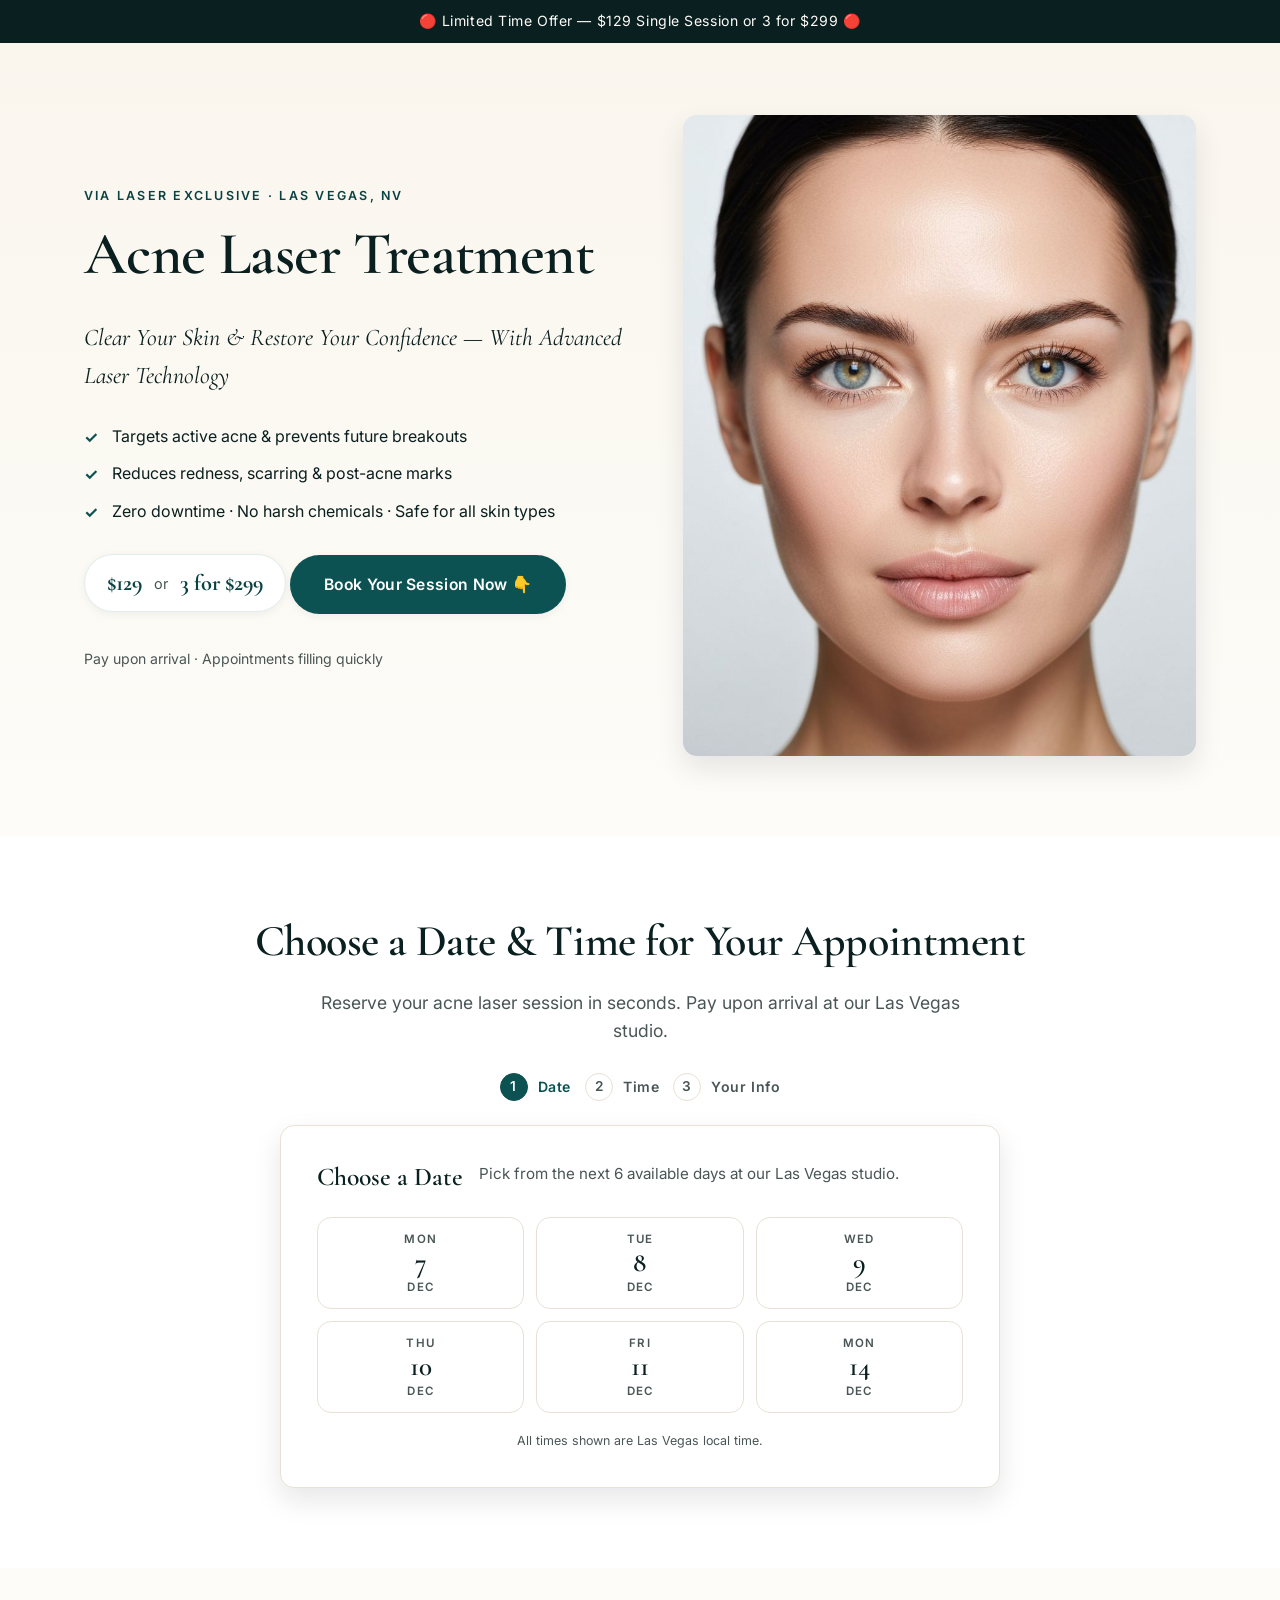
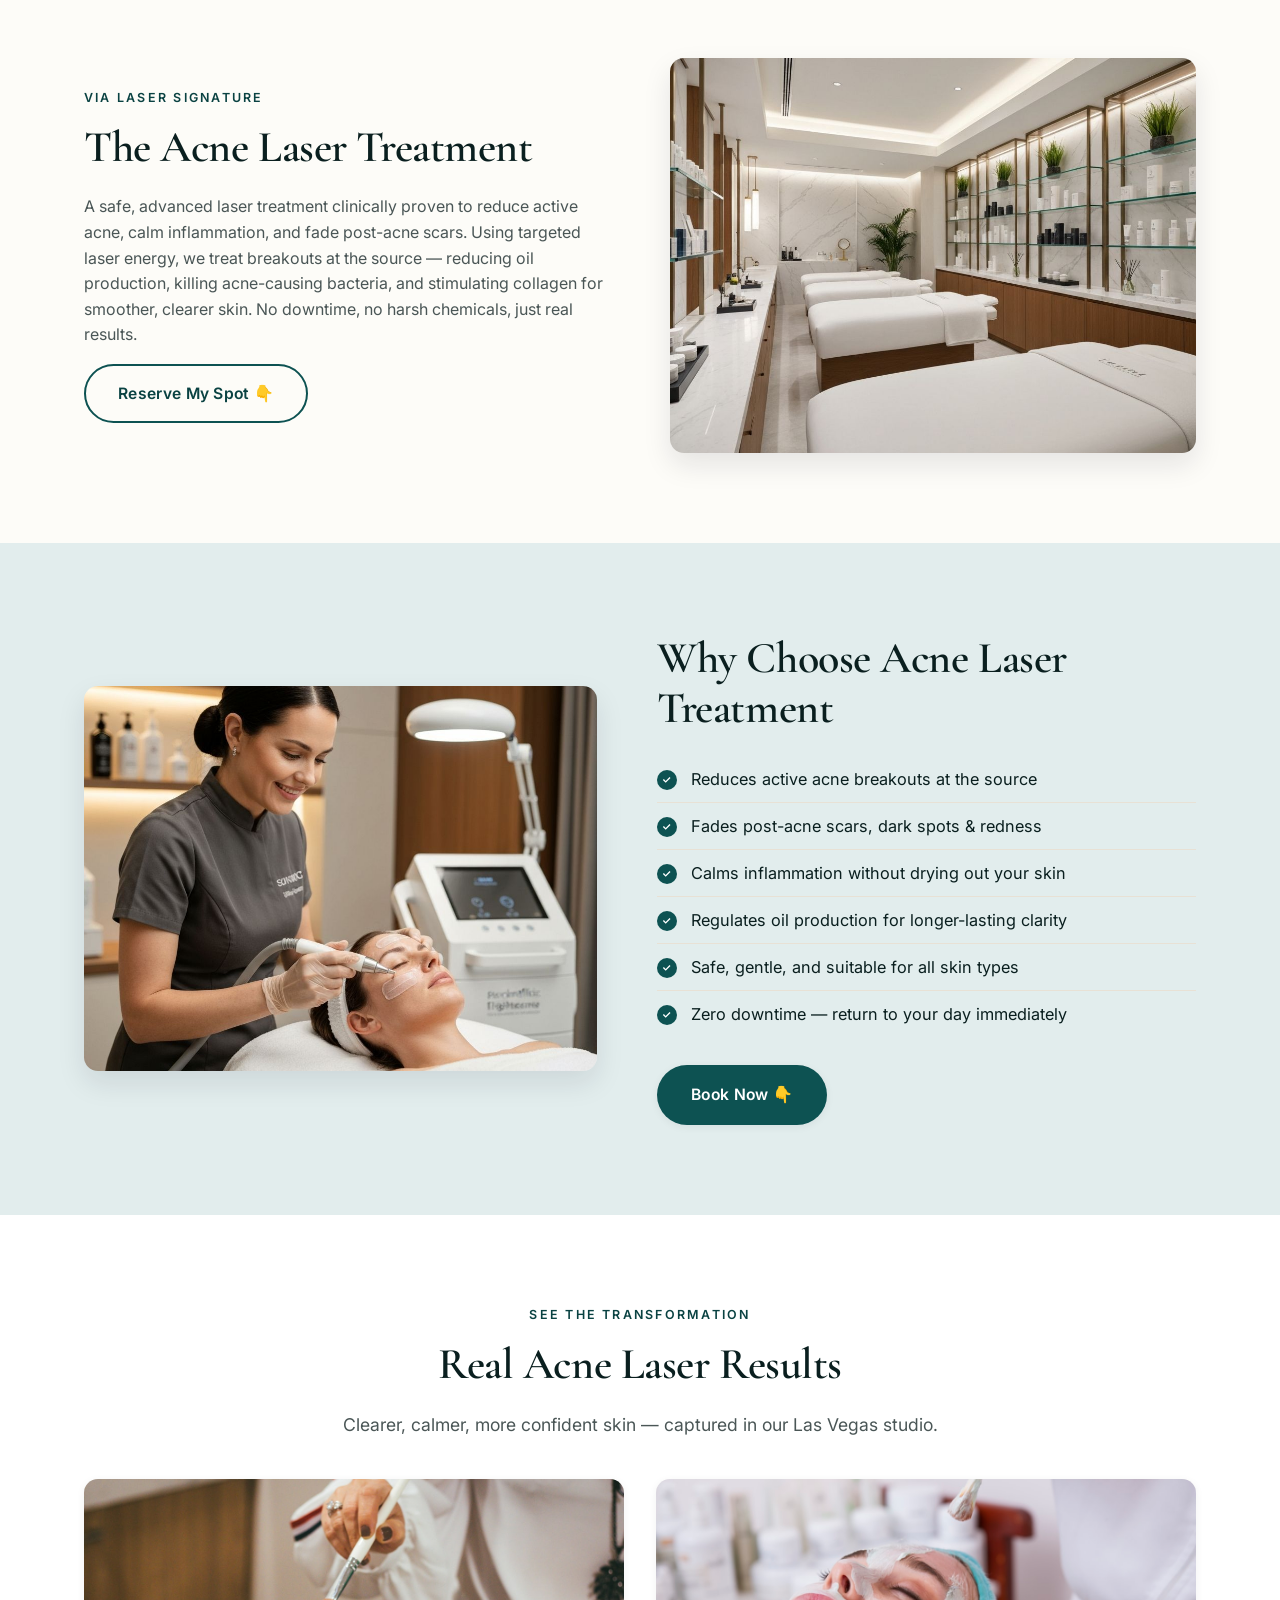
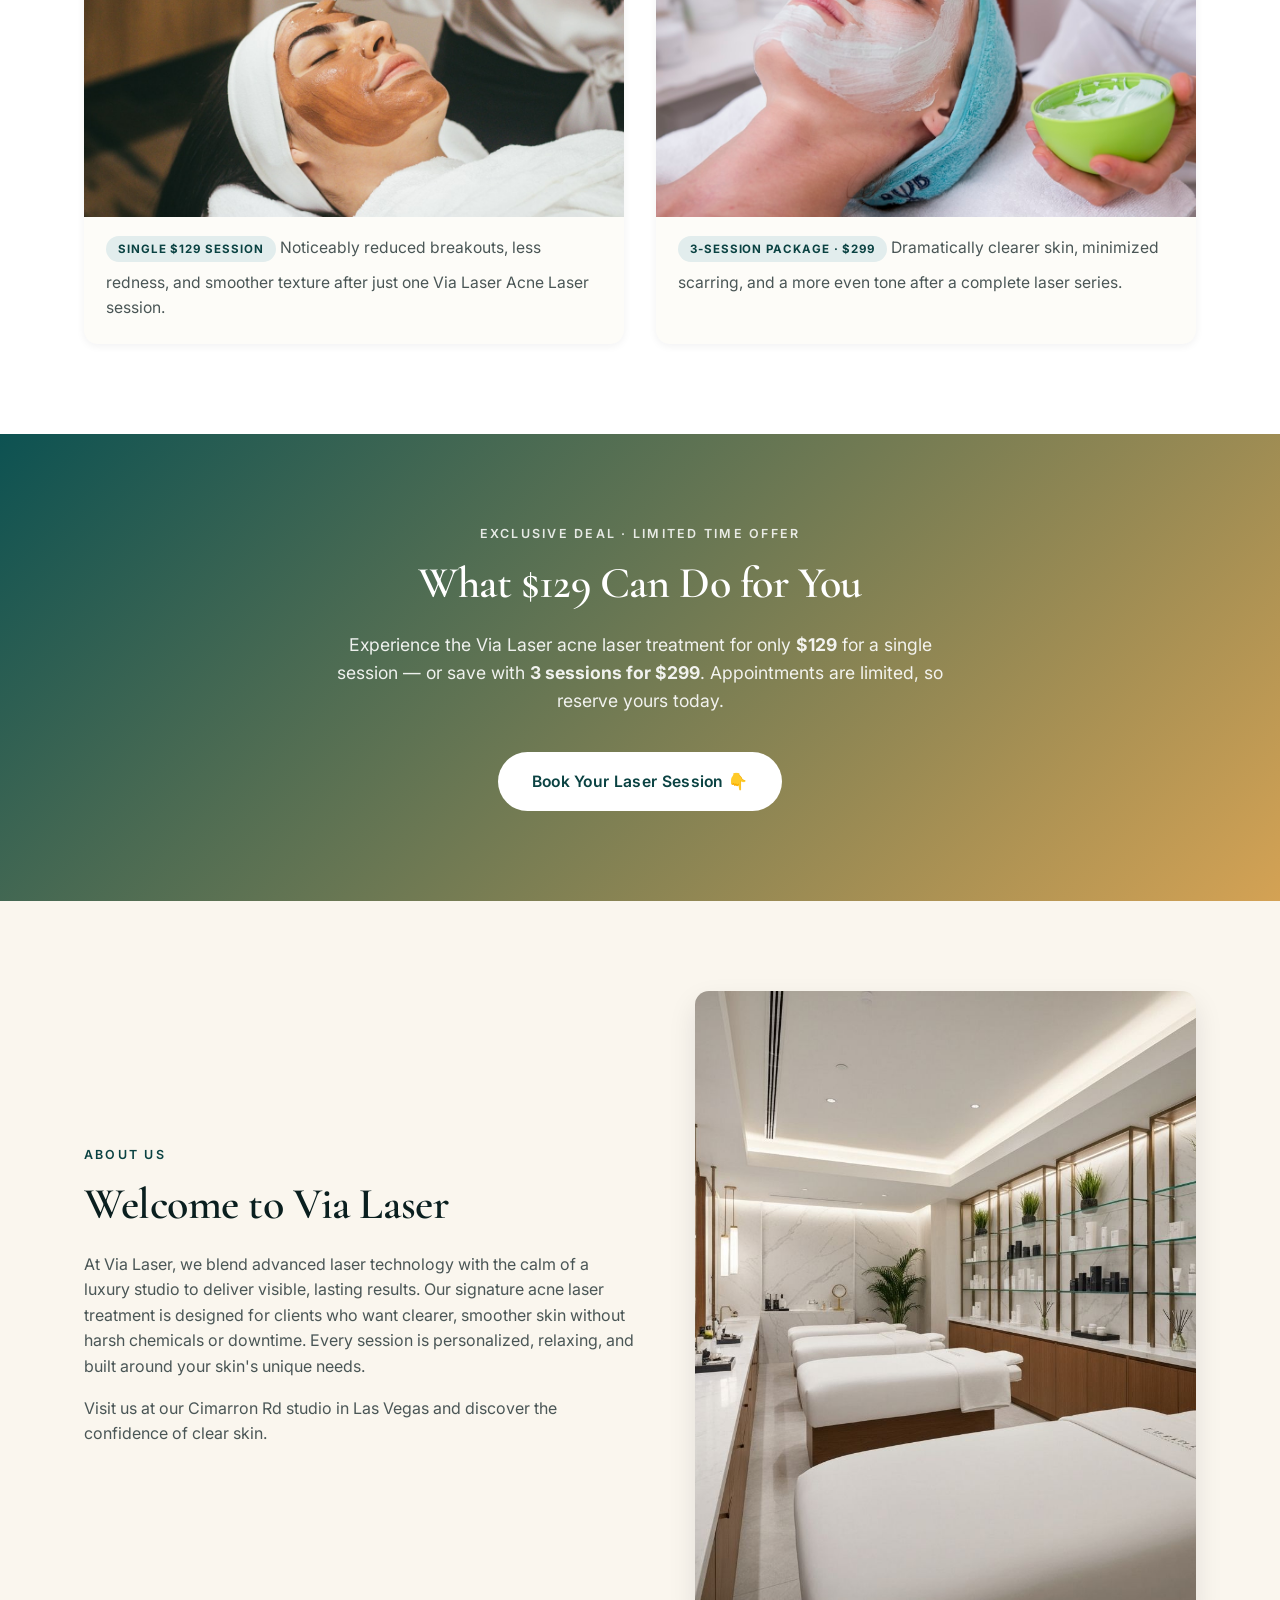
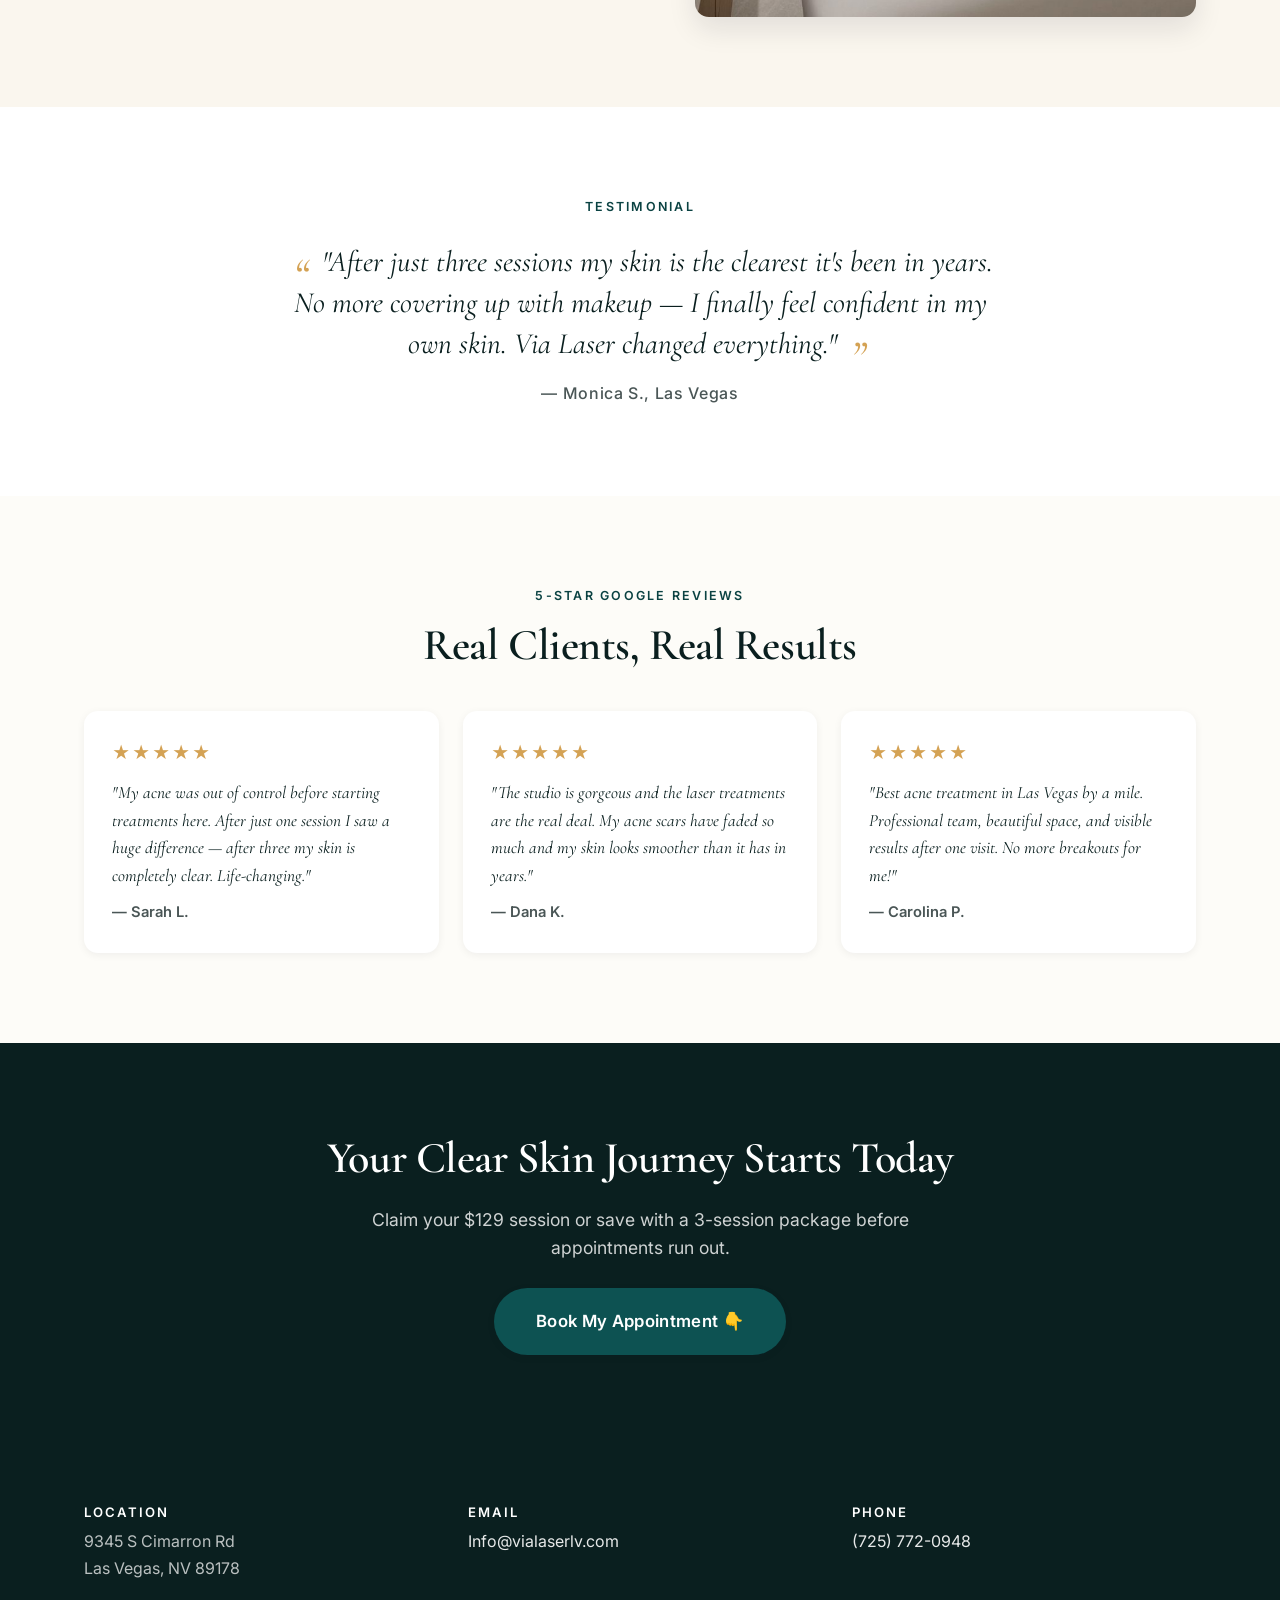
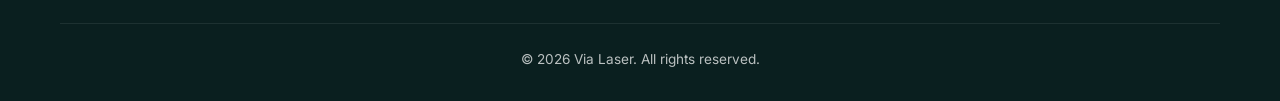
==== commit 78dbe004: "Update pricing: 9 → 29 single session (3 for 99 unchanged)" ====
--- a/index.html
+++ b/index.html
@@ -4,7 +4,7 @@
   <meta charset="UTF-8" />
   <meta name="viewport" content="width=device-width, initial-scale=1.0" />
   <title>Acne Laser Treatment in Las Vegas, NV | Via Laser</title>
-  <meta name="description" content="Clear acne and smooth your skin with Via Laser's treatment. $99 single session or 3 sessions for $299. Las Vegas, NV." />
+  <meta name="description" content="Clear acne and smooth your skin with Via Laser's treatment. $129 single session or 3 sessions for $299. Las Vegas, NV." />
   <link rel="icon" href="images/favicon.svg" type="image/svg+xml" />
   <link rel="preconnect" href="https://fonts.googleapis.com" />
   <link rel="preconnect" href="https://fonts.gstatic.com" crossorigin />
@@ -33,7 +33,7 @@
 
   <!-- Top announcement bar -->
   <div class="top-bar">
-    <span>🔴 Limited Time Offer — $99 Single Session or 3 for $299 🔴</span>
+    <span>🔴 Limited Time Offer — $129 Single Session or 3 for $299 🔴</span>
   </div>
 
   <!-- HERO -->
@@ -49,7 +49,7 @@
           <li>Zero downtime · No harsh chemicals · Safe for all skin types</li>
         </ul>
         <div class="price-pill">
-          <span class="price-amount">$99</span>
+          <span class="price-amount">$129</span>
           <span class="price-divider">or</span>
           <span class="price-amount">3 for $299</span>
         </div>
@@ -199,7 +199,7 @@
         <figure class="result-card">
           <img src="images/transformation-1.jpg" alt="Clear, smooth skin after acne laser treatment" />
           <figcaption>
-            <span class="result-tag">Single $99 Session</span>
+            <span class="result-tag">Single $129 Session</span>
             Noticeably reduced breakouts, less redness, and smoother texture after just one Via Laser Acne Laser session.
           </figcaption>
         </figure>
@@ -218,8 +218,8 @@
   <section class="price-cta">
     <div class="container center">
       <p class="eyebrow light">Exclusive Deal · Limited Time Offer</p>
-      <h2>What $99 Can Do for You</h2>
-      <p class="section-lead light">Experience the Via Laser acne laser treatment for only <strong>$99</strong> for a single session — or save with <strong>3 sessions for $299</strong>. Appointments are limited, so reserve yours today.</p>
+      <h2>What $129 Can Do for You</h2>
+      <p class="section-lead light">Experience the Via Laser acne laser treatment for only <strong>$129</strong> for a single session — or save with <strong>3 sessions for $299</strong>. Appointments are limited, so reserve yours today.</p>
       <a href="#book" class="btn btn-light">Book Your Laser Session 👇</a>
     </div>
   </section>
@@ -279,7 +279,7 @@
   <section class="final-cta">
     <div class="container center">
       <h2>Your Clear Skin Journey Starts Today</h2>
-      <p class="section-lead">Claim your $99 session or save with a 3-session package before appointments run out.</p>
+      <p class="section-lead">Claim your $129 session or save with a 3-session package before appointments run out.</p>
       <a href="#book" class="btn btn-primary btn-lg">Book My Appointment 👇</a>
     </div>
   </section>
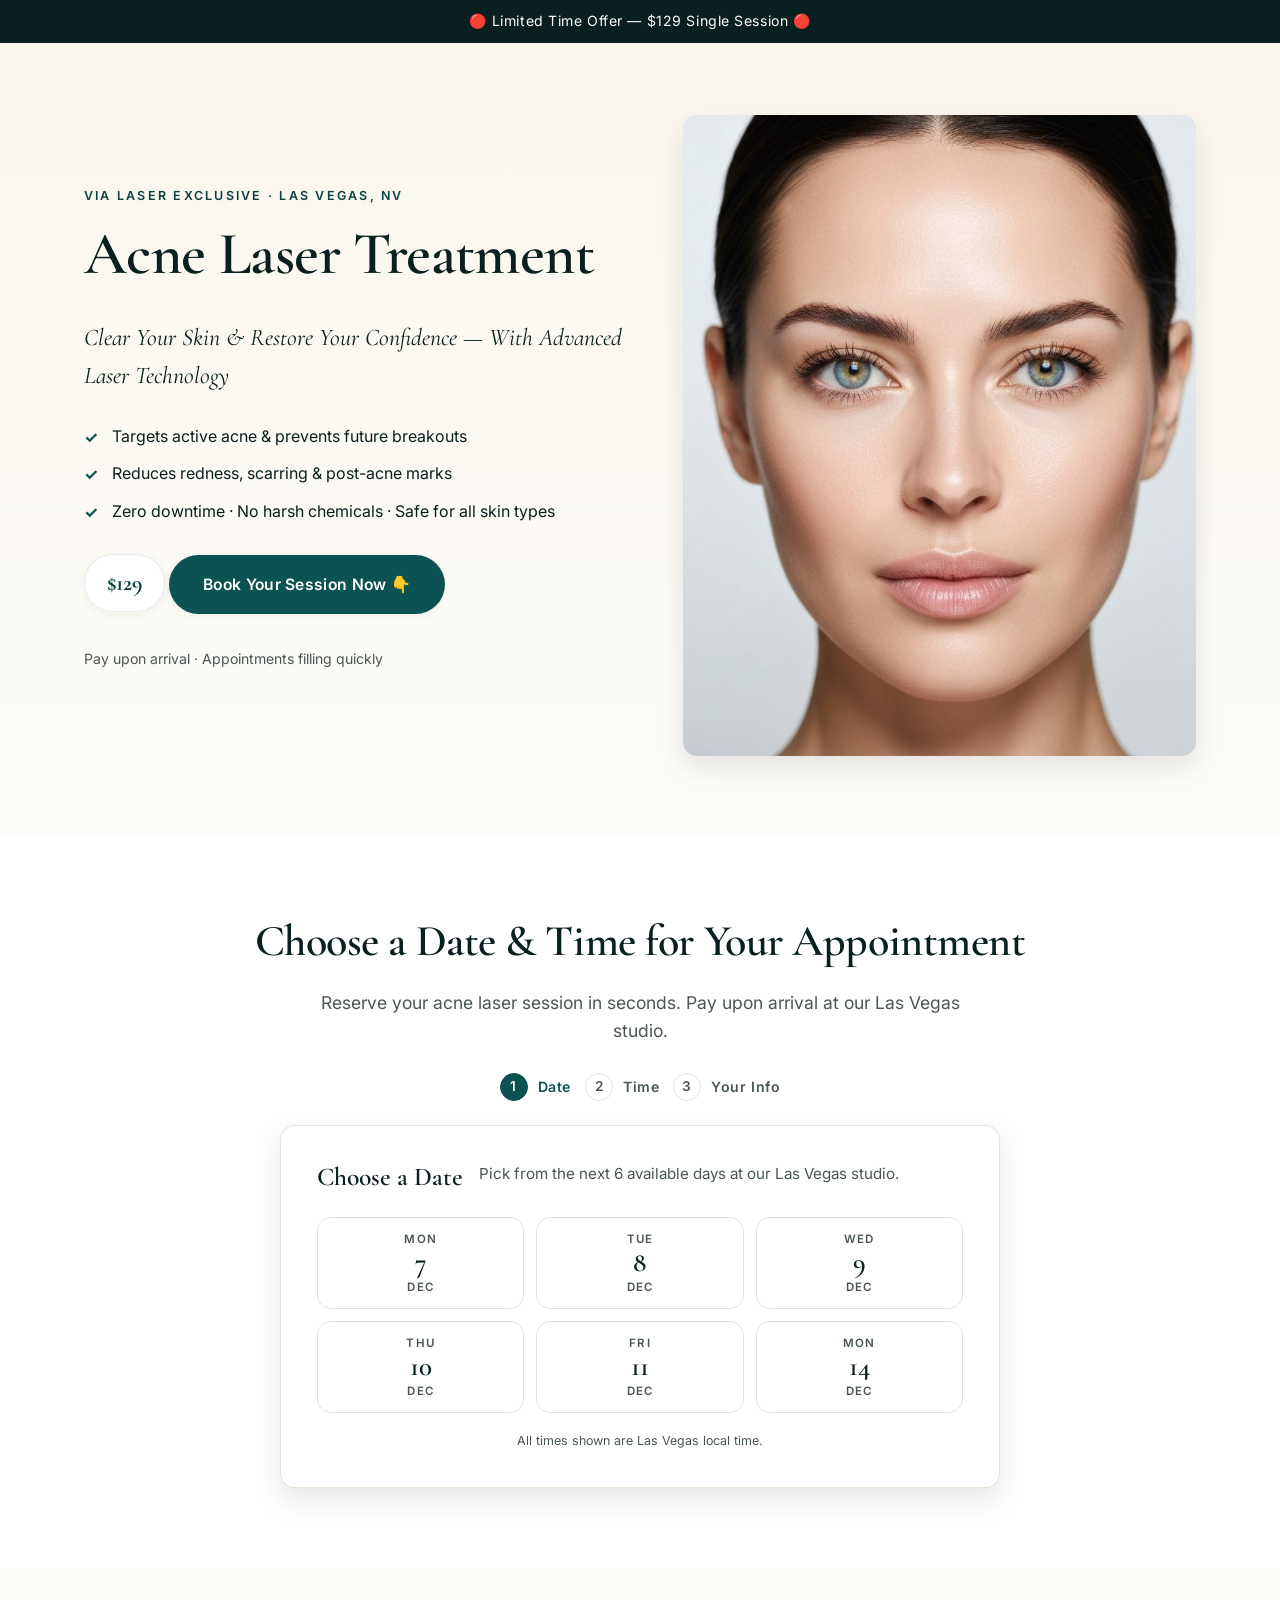
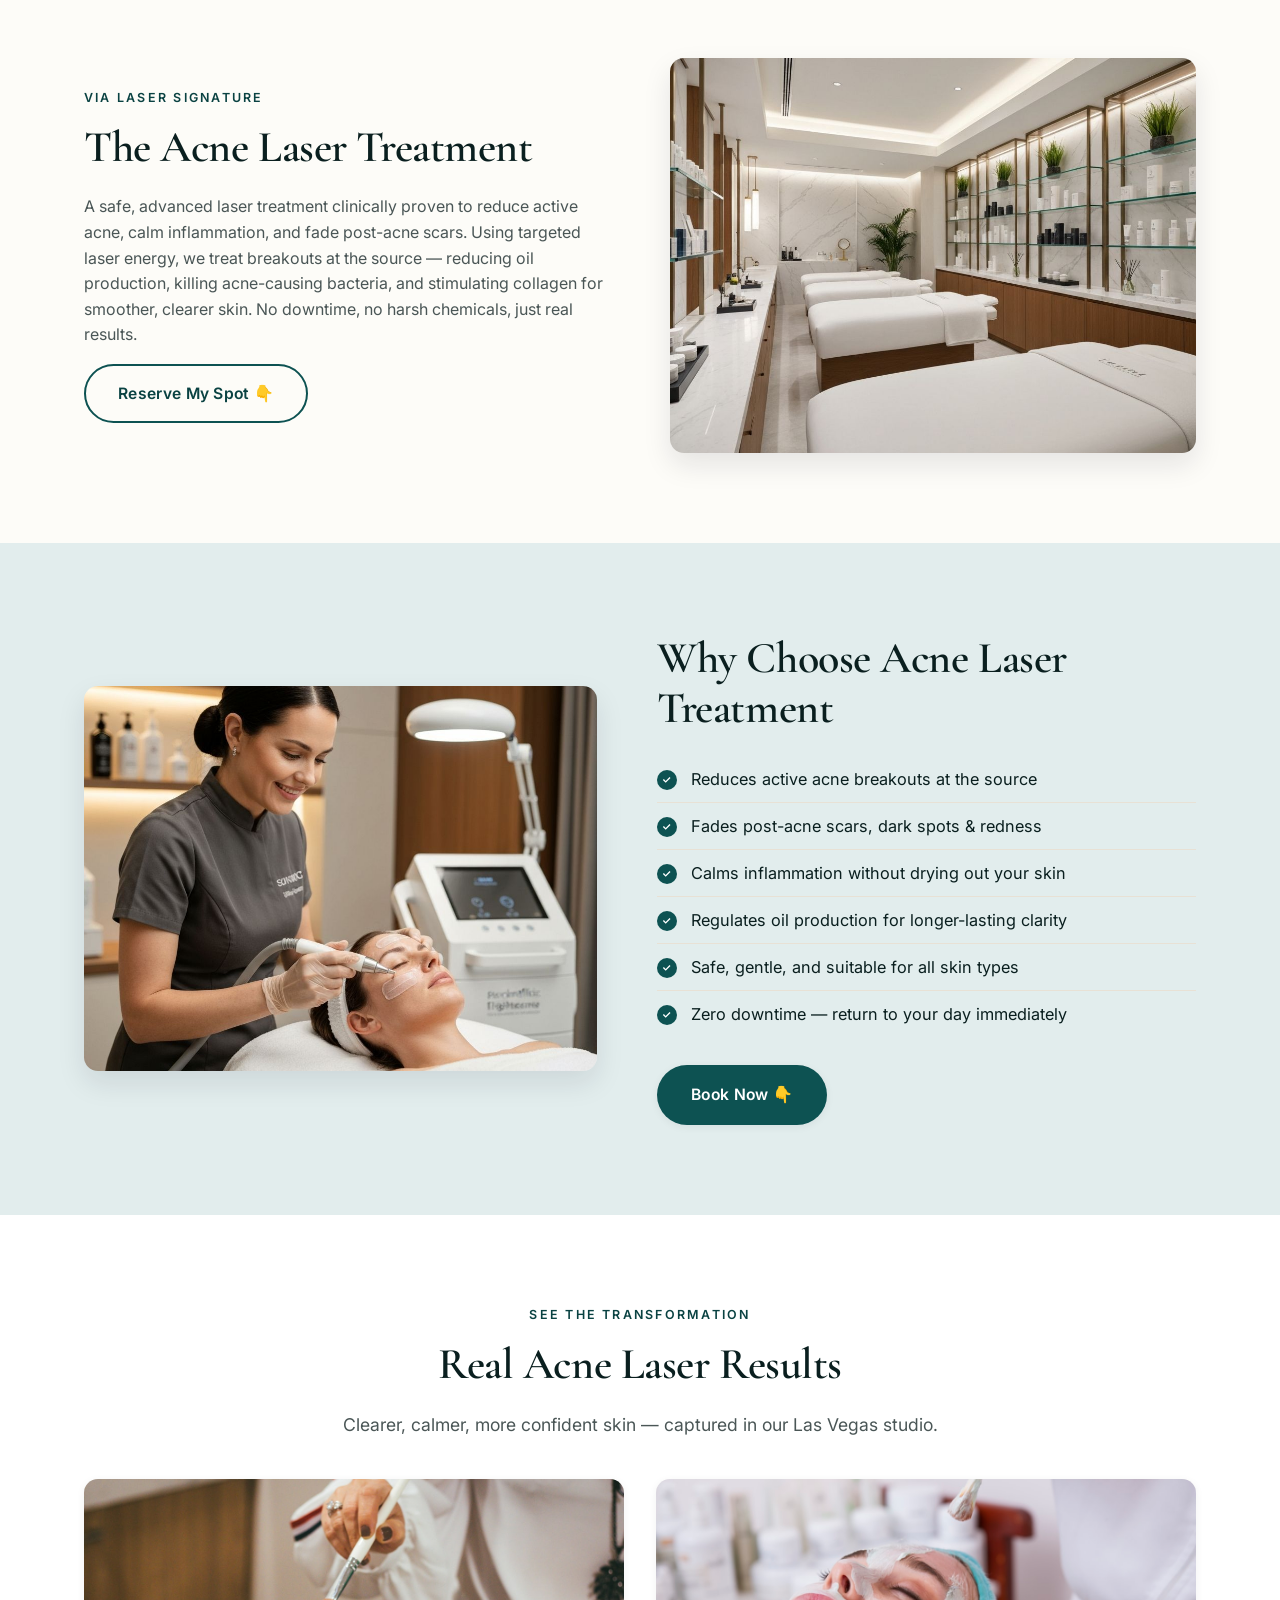
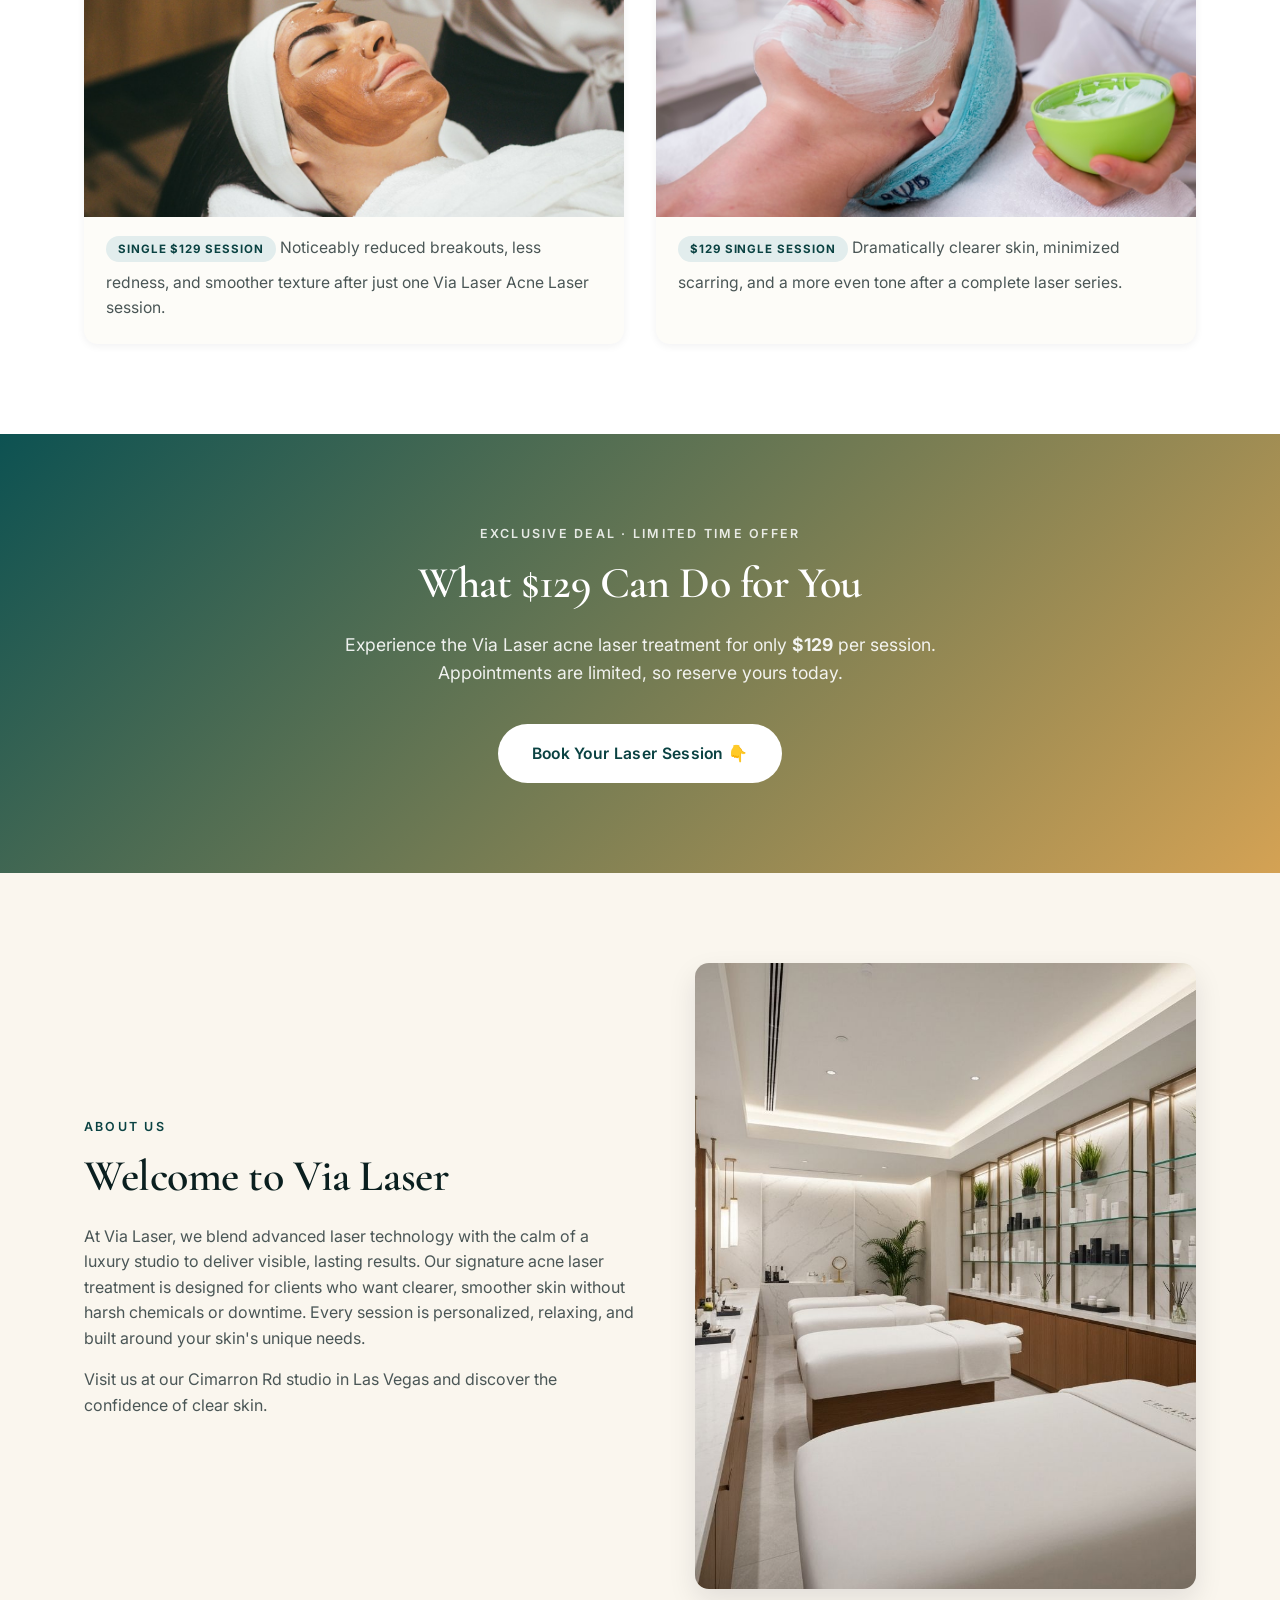
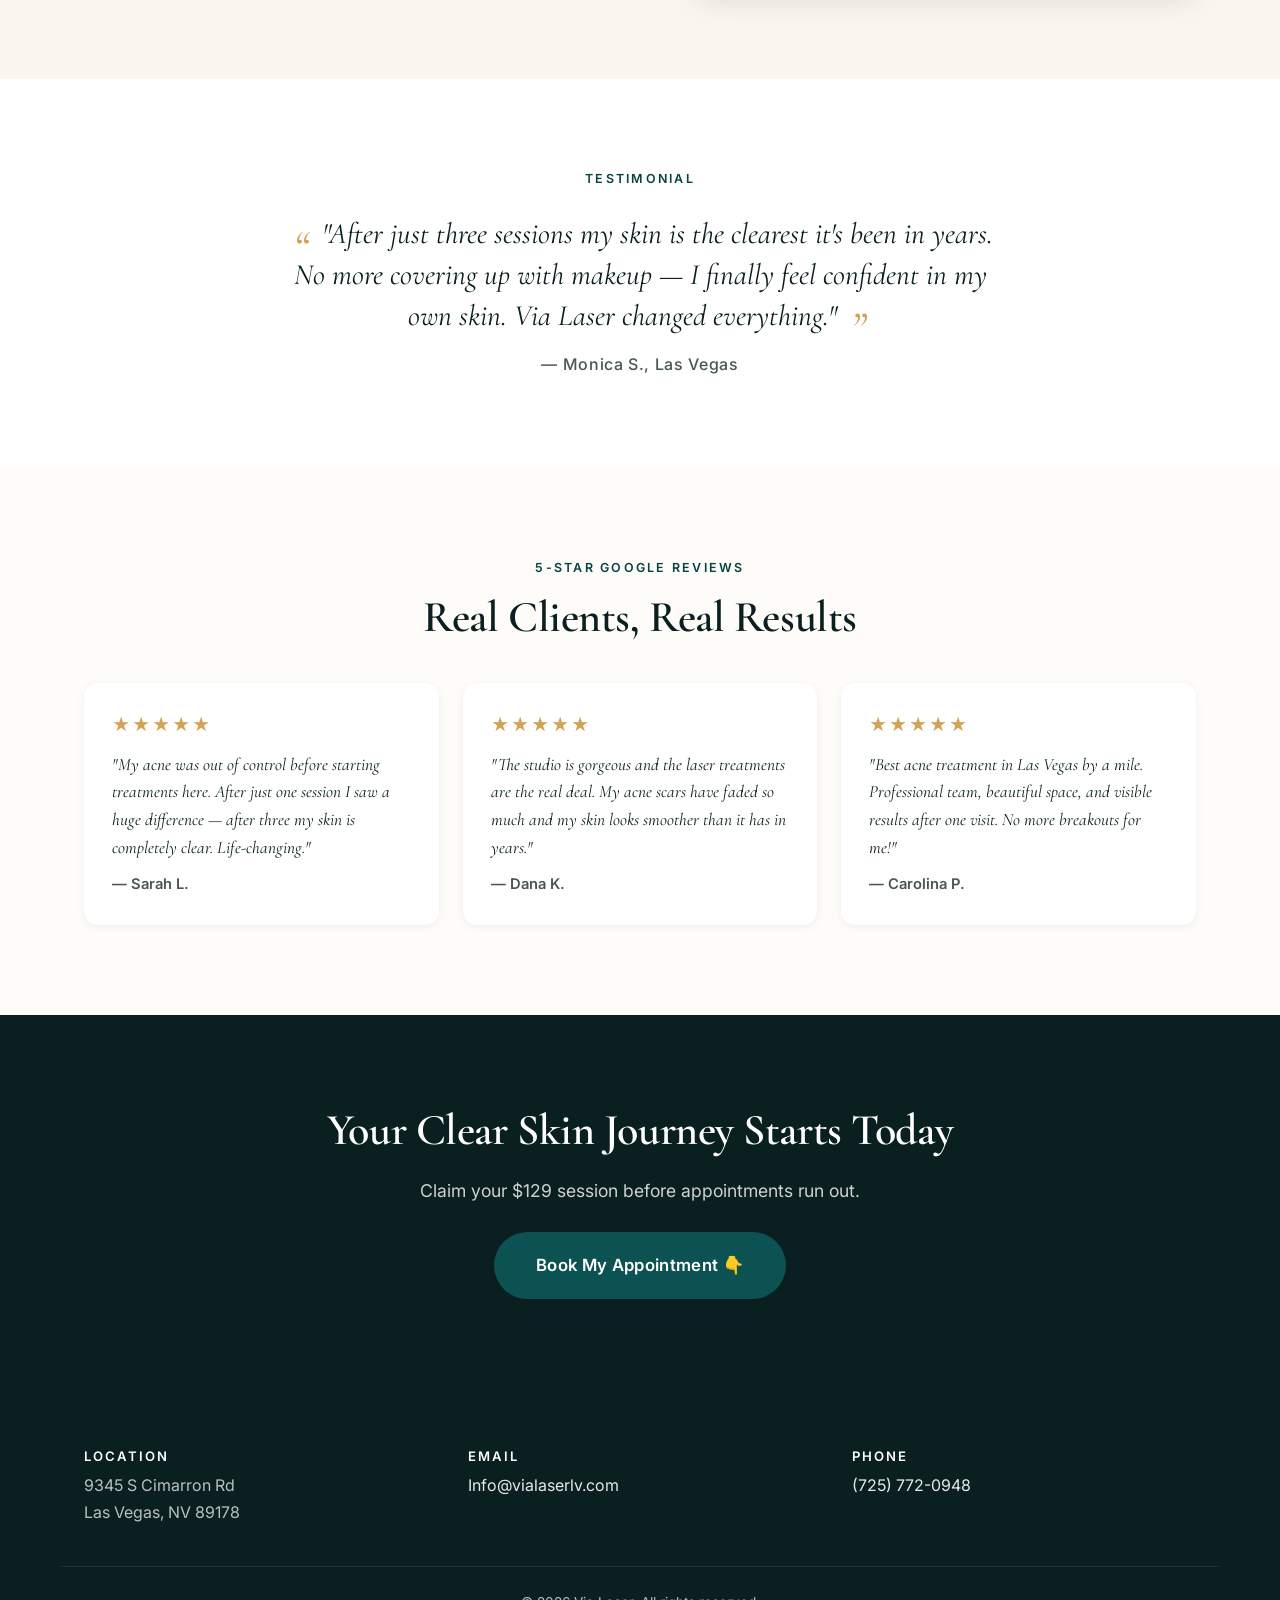
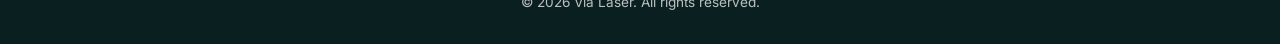
==== commit aaa6036d: "Remove 3-for-99 pricing, keep only 29 single session" ====
--- a/index.html
+++ b/index.html
@@ -4,7 +4,7 @@
   <meta charset="UTF-8" />
   <meta name="viewport" content="width=device-width, initial-scale=1.0" />
   <title>Acne Laser Treatment in Las Vegas, NV | Via Laser</title>
-  <meta name="description" content="Clear acne and smooth your skin with Via Laser's treatment. $129 single session or 3 sessions for $299. Las Vegas, NV." />
+  <meta name="description" content="Clear acne and smooth your skin with Via Laser's Acne Laser Treatment. $129 single session in Las Vegas, NV." />
   <link rel="icon" href="images/favicon.svg" type="image/svg+xml" />
   <link rel="preconnect" href="https://fonts.googleapis.com" />
   <link rel="preconnect" href="https://fonts.gstatic.com" crossorigin />
@@ -33,7 +33,7 @@
 
   <!-- Top announcement bar -->
   <div class="top-bar">
-    <span>🔴 Limited Time Offer — $129 Single Session or 3 for $299 🔴</span>
+    <span>🔴 Limited Time Offer — $129 Single Session 🔴</span>
   </div>
 
   <!-- HERO -->
@@ -50,8 +50,6 @@
         </ul>
         <div class="price-pill">
           <span class="price-amount">$129</span>
-          <span class="price-divider">or</span>
-          <span class="price-amount">3 for $299</span>
         </div>
         <a href="#book" class="btn btn-primary">Book Your Session Now 👇</a>
         <p class="hero-foot">Pay upon arrival · Appointments filling quickly</p>
@@ -206,7 +204,7 @@
         <figure class="result-card">
           <img src="images/transformation-2.jpg" alt="Clear complexion after a full acne laser series" />
           <figcaption>
-            <span class="result-tag">3-Session Package · $299</span>
+            <span class="result-tag">$129 Single Session</span>
             Dramatically clearer skin, minimized scarring, and a more even tone after a complete laser series.
           </figcaption>
         </figure>
@@ -219,7 +217,7 @@
     <div class="container center">
       <p class="eyebrow light">Exclusive Deal · Limited Time Offer</p>
       <h2>What $129 Can Do for You</h2>
-      <p class="section-lead light">Experience the Via Laser acne laser treatment for only <strong>$129</strong> for a single session — or save with <strong>3 sessions for $299</strong>. Appointments are limited, so reserve yours today.</p>
+      <p class="section-lead light">Experience the Via Laser acne laser treatment for only <strong>$129</strong> per session. Appointments are limited, so reserve yours today.</p>
       <a href="#book" class="btn btn-light">Book Your Laser Session 👇</a>
     </div>
   </section>
@@ -279,7 +277,7 @@
   <section class="final-cta">
     <div class="container center">
       <h2>Your Clear Skin Journey Starts Today</h2>
-      <p class="section-lead">Claim your $129 session or save with a 3-session package before appointments run out.</p>
+      <p class="section-lead">Claim your $129 session before appointments run out.</p>
       <a href="#book" class="btn btn-primary btn-lg">Book My Appointment 👇</a>
     </div>
   </section>
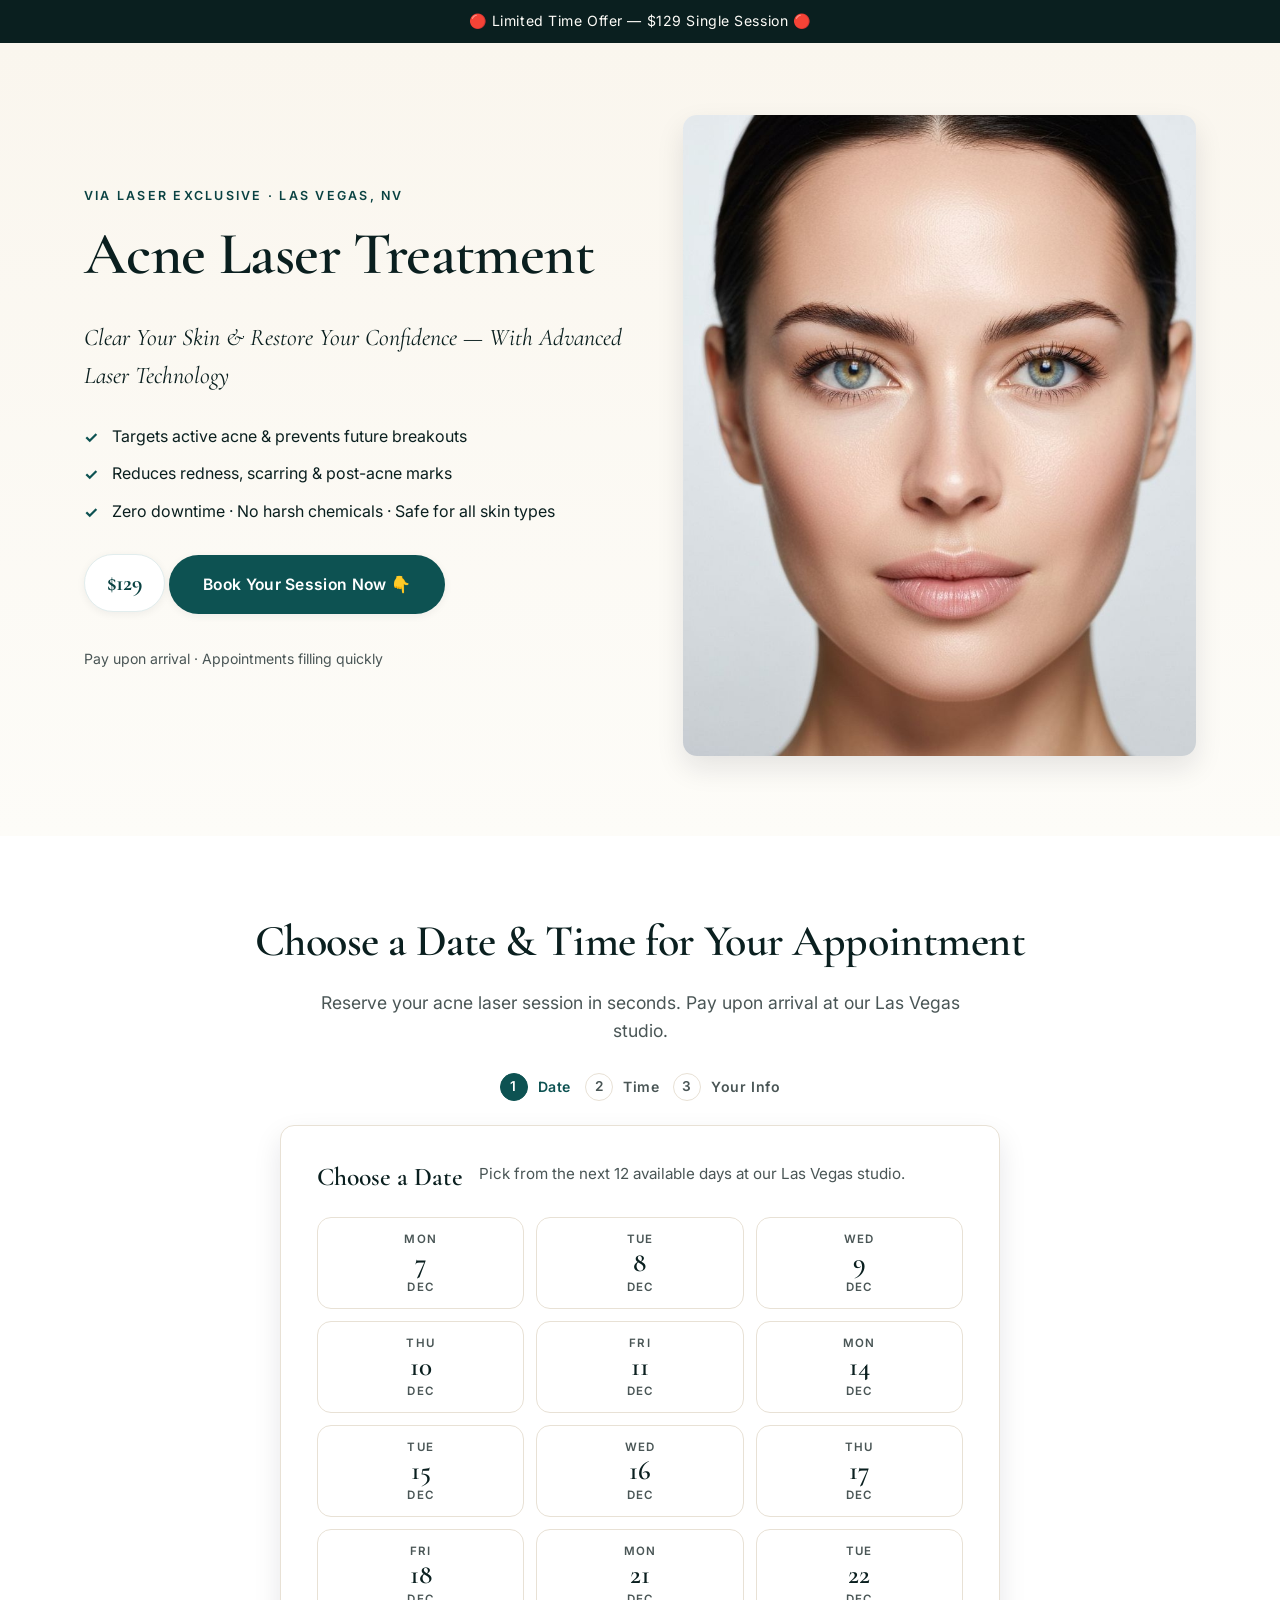
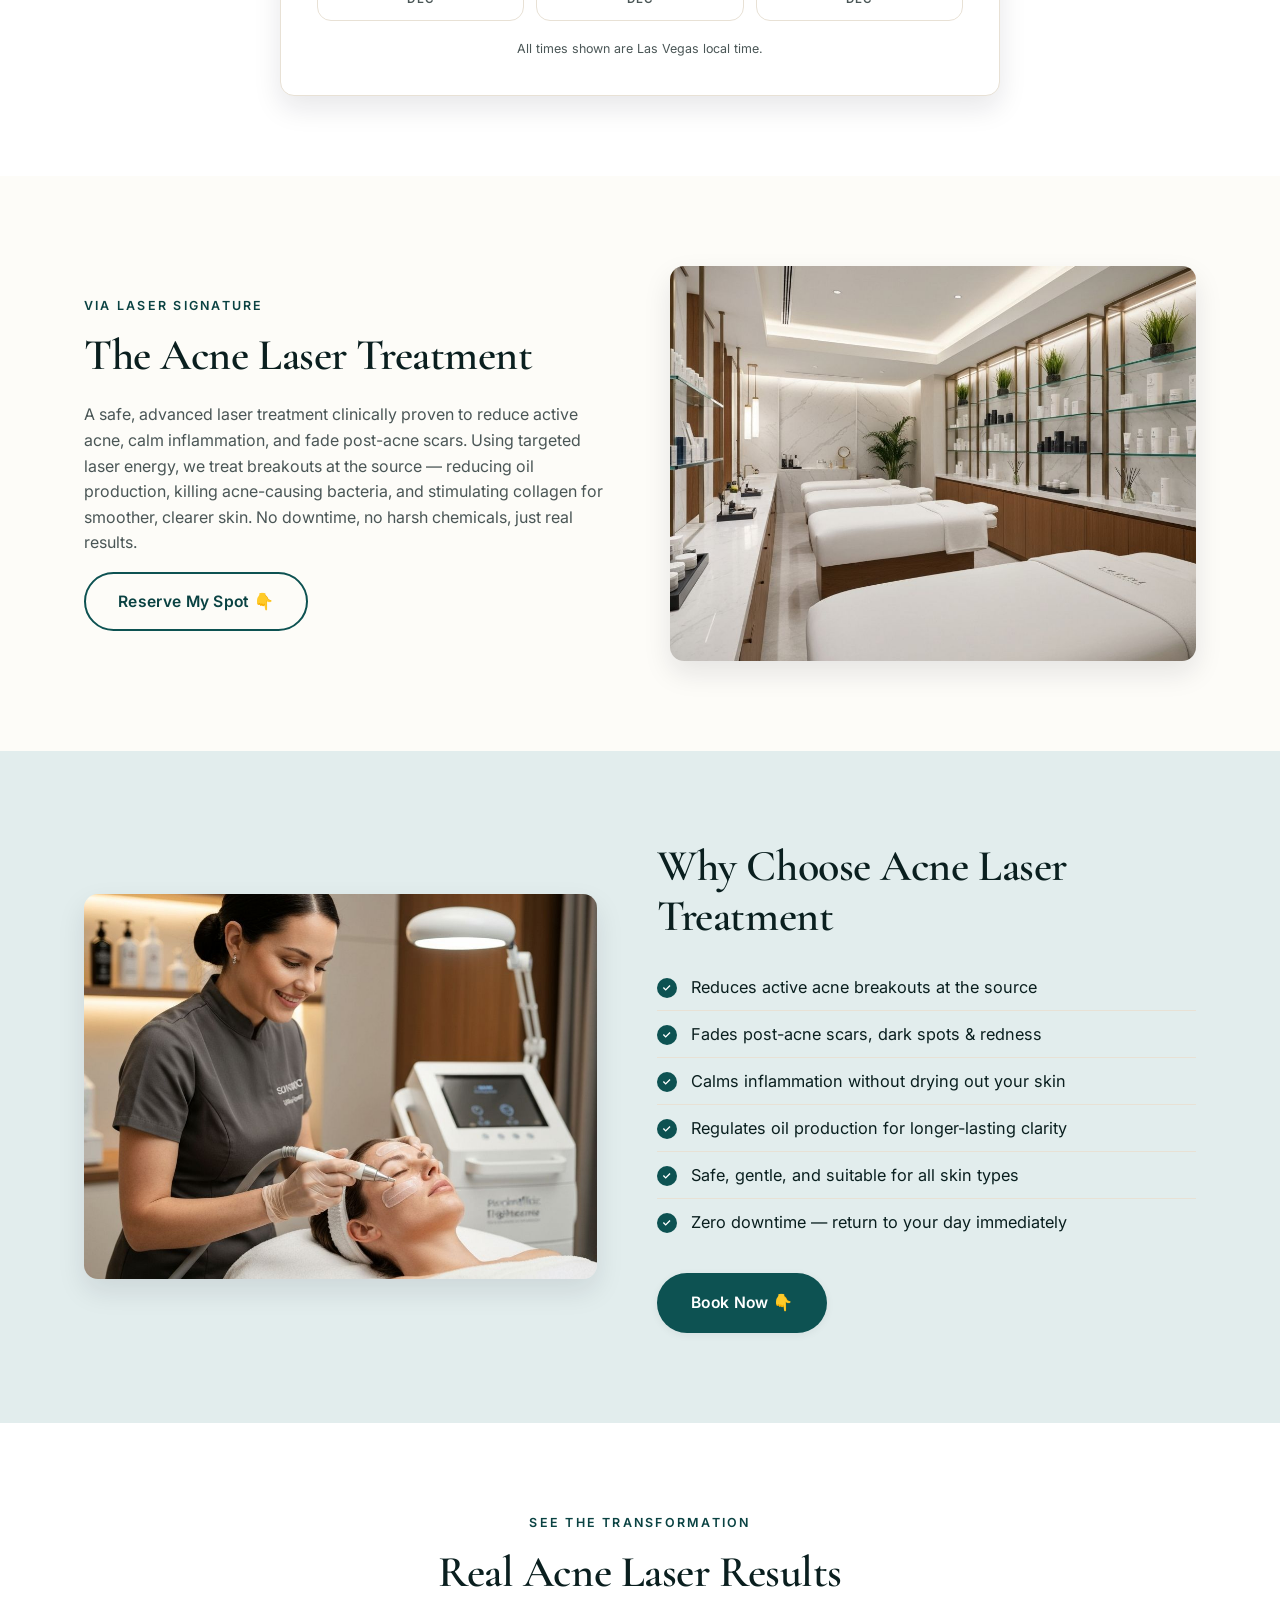
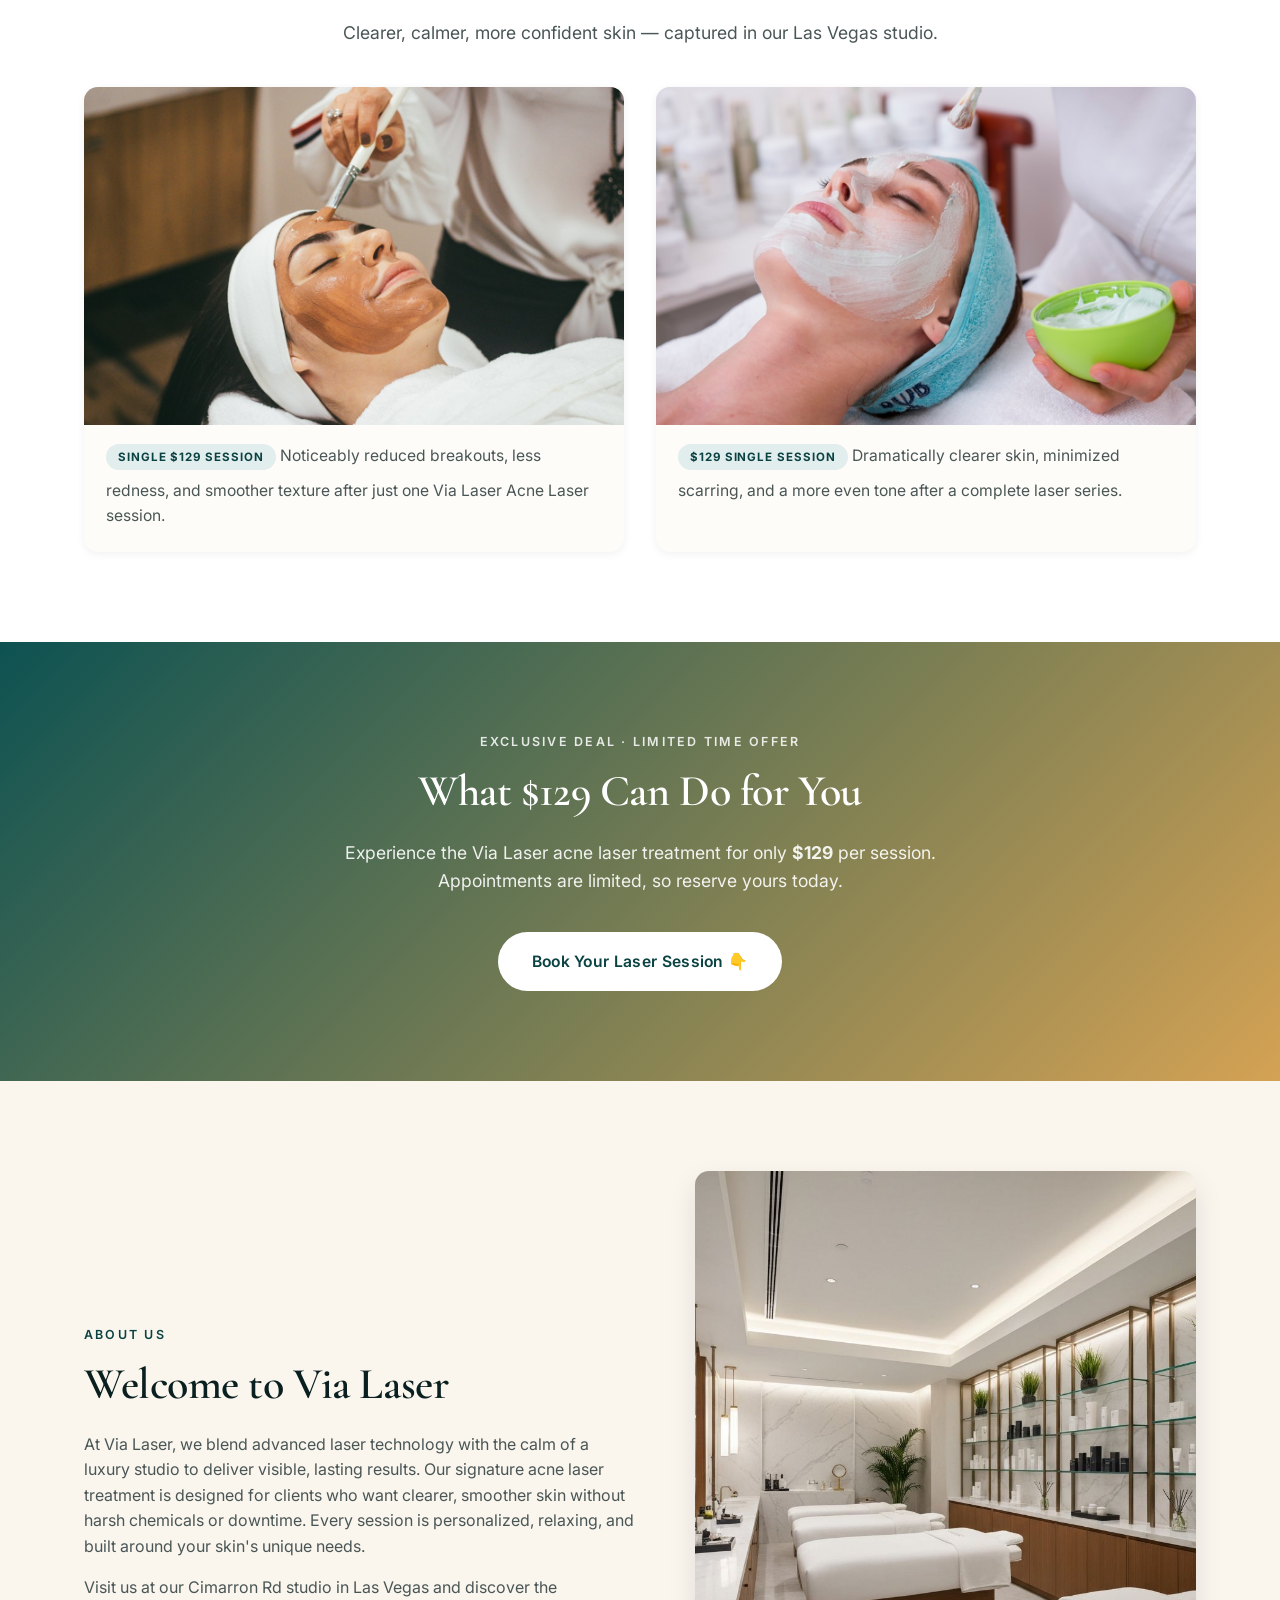
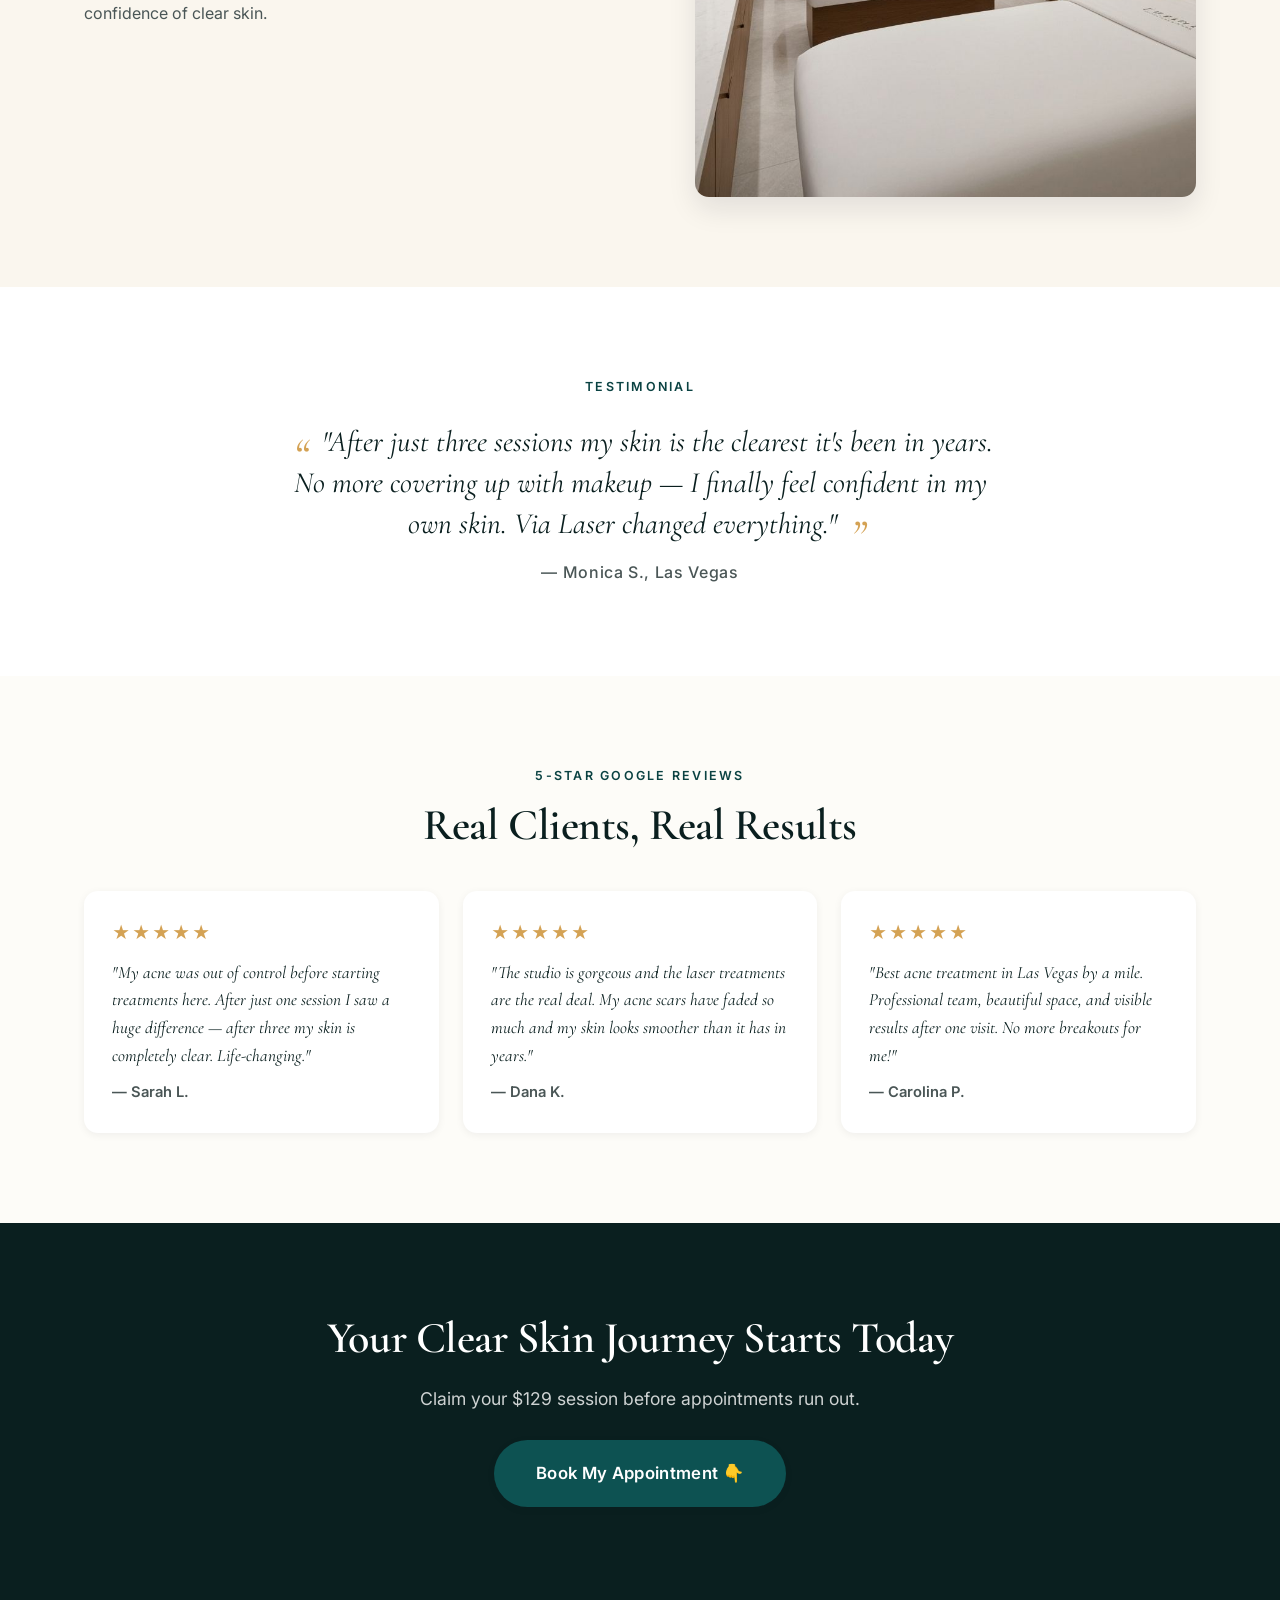
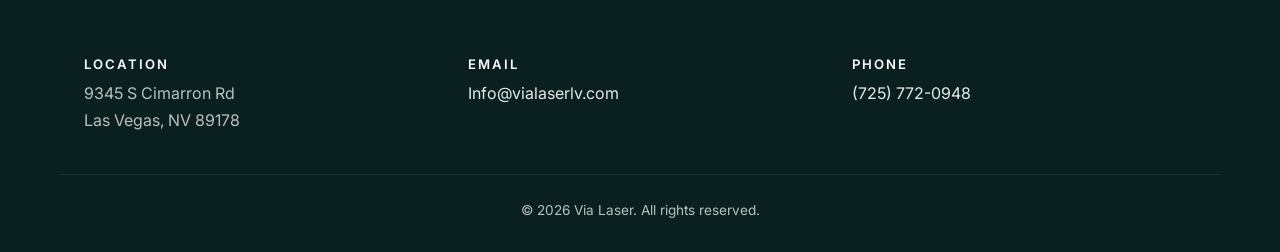
==== commit 1c1e5ba6: "Show 12 days upfront in date picker" ====
--- a/index.html
+++ b/index.html
@@ -79,7 +79,7 @@
         <div class="step-panel active" data-panel="1">
           <div class="panel-head">
             <h3 class="panel-title">Choose a Date</h3>
-            <p class="panel-sub">Pick from the next 6 available days at our Las Vegas studio.</p>
+            <p class="panel-sub">Pick from the next 12 available days at our Las Vegas studio.</p>
           </div>
           <div class="day-row" id="dayRow" role="grid"></div>
           <p class="cal-hint">All times shown are Las Vegas local time.</p>
@@ -121,7 +121,7 @@
             </label>
             <label>
               Phone
-<input type="tel" name="phone" id="fPhone" required placeholder="(725) 772-0948" autocomplete="tel" />
+              <input type="tel" name="phone" id="fPhone" required placeholder="(725) 772-0948" autocomplete="tel" />
             </label>
             <label>
               Email
@@ -334,10 +334,10 @@
     const CLOSED_WEEKDAYS = [0, 6];        // 0 = Sunday, 6 = Saturday — closed weekends
     const TIMEZONE = 'America/Los_Angeles';   // Las Vegas, NV
     const SLOT_GROUPS = [
-      { label: 'Morning',   hours: [9, 10, 11] },
-      { label: 'Afternoon', hours: [12, 13, 14, 15, 16, 17] },
+      { label: 'Morning',   hours: [9, 10] },
+      { label: 'Afternoon', hours: [12, 13, 14, 15, 16] },
     ];
-    const DAYS_TO_SHOW = 6;    // 2 rows × 3 per row
+    const DAYS_TO_SHOW = 12;    // 4 rows × 3 per row
 
     let windowStart = null;                // first available date in current view
     let selectedDate = null;               // Date object
@@ -569,7 +569,6 @@
           startTime: startISO,
           endTime:   endISO,
           title:     `${fullName} — Acne Laser Treatment`,
-          appointmentStatus: 'pending',
         });
 
         if (window.fbq) fbq('track', 'Lead');
